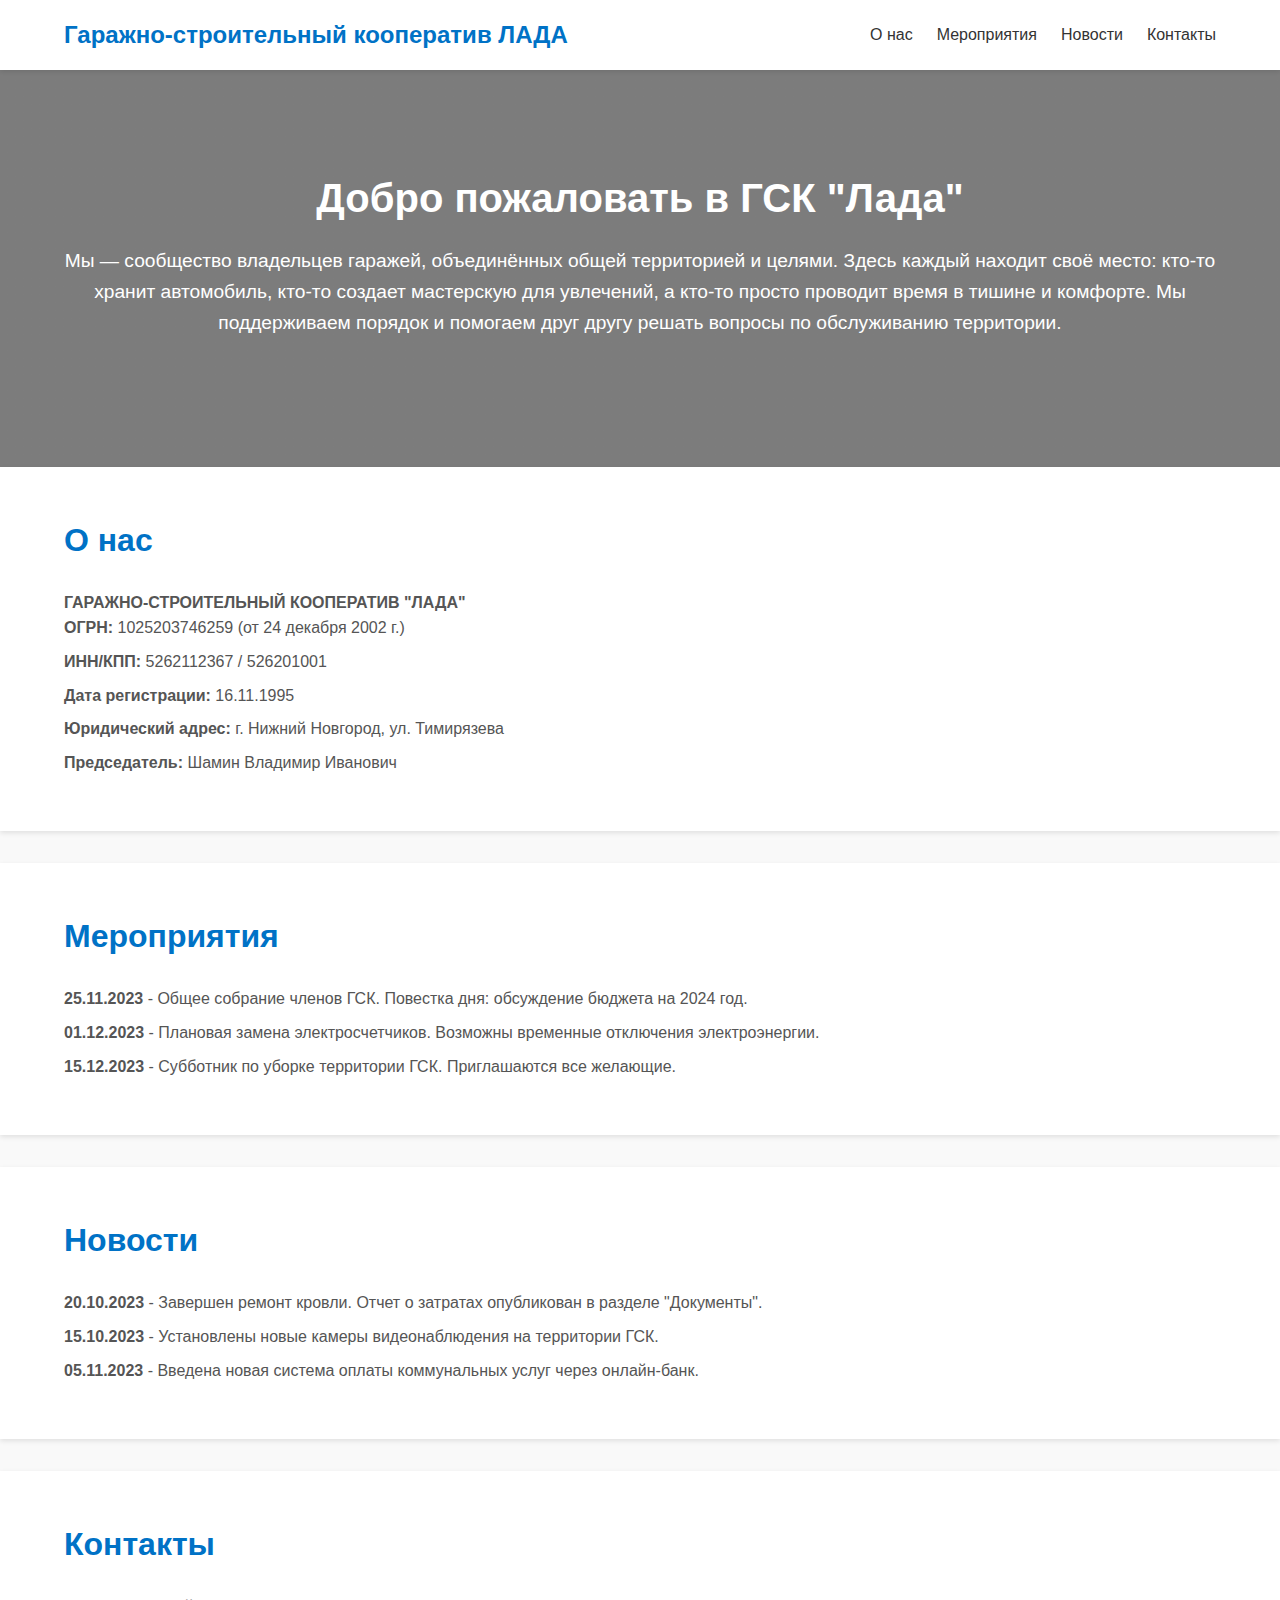
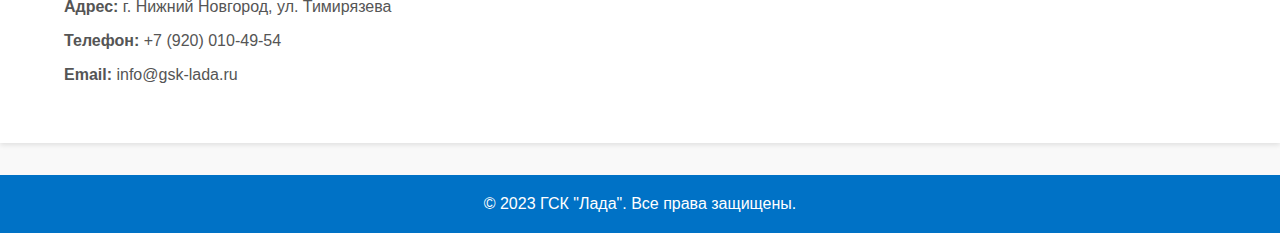
==== index.html @ 8e8434bc "Обновили стиль сайта и добавили описание" ====
<!DOCTYPE html>
<html lang="ru">

<head>
	<meta charset="UTF-8">
	<meta name="viewport" content="width=device-width, initial-scale=1.0">
	<title>ГСК "Лада"</title>
	<link rel="stylesheet" href="css/styles.css">
</head>

<body>
	<!-- Шапка -->
	<header class="header">
		<div class="container">
			<div class="header__content">
				<div class="header__logo">Гаражно-строительный кооператив ЛАДА</div>
				<nav class="header__menu">
					<ul>
						<li><a href="#about">О нас</a></li>
						<li><a href="#events">Мероприятия</a></li>
						<li><a href="#news">Новости</a></li>
						<li><a href="#contacts">Контакты</a></li>
					</ul>
				</nav>
			</div>
		</div>
	</header>

	<!-- Главный баннер -->
	<section class="hero">
		<div class="container">
			<h1>Добро пожаловать в ГСК "Лада"</h1>
			<p>
				Мы — сообщество владельцев гаражей, объединённых общей территорией и целями. Здесь каждый находит своё
				место: кто-то хранит автомобиль, кто-то создает мастерскую для увлечений, а кто-то просто проводит время в
				тишине и комфорте. Мы поддерживаем порядок и помогаем друг другу решать вопросы по обслуживанию территории.
			</p>
		</div>
	</section>

	<!-- О нас -->
	<section id="about" class="section">
		<div class="container">
			<h2>О нас</h2>
			<p><strong>ГАРАЖНО-СТРОИТЕЛЬНЫЙ КООПЕРАТИВ "ЛАДА"</strong></p>
			<ul>
				<li><strong>ОГРН:</strong> 1025203746259 (от 24 декабря 2002 г.)</li>
				<li><strong>ИНН/КПП:</strong> 5262112367 / 526201001</li>
				<li><strong>Дата регистрации:</strong> 16.11.1995</li>
				<li><strong>Юридический адрес:</strong> г. Нижний Новгород, ул. Тимирязева</li>
				<li><strong>Председатель:</strong> Шамин Владимир Иванович</li>
			</ul>
		</div>
	</section>

	<!-- Мероприятия -->
	<section id="events" class="section">
		<div class="container">
			<h2>Мероприятия</h2>
			<ul class="events-list">
				<li>
					<strong>25.11.2023</strong> - Общее собрание членов ГСК. Повестка дня: обсуждение бюджета на 2024
					год.
				</li>
				<li>
					<strong>01.12.2023</strong> - Плановая замена электросчетчиков. Возможны временные отключения
					электроэнергии.
				</li>
				<li>
					<strong>15.12.2023</strong> - Субботник по уборке территории ГСК. Приглашаются все желающие.
				</li>
			</ul>
		</div>
	</section>

	<!-- Новости -->
	<section id="news" class="section">
		<div class="container">
			<h2>Новости</h2>
			<ul class="news-list">
				<li>
					<strong>20.10.2023</strong> - Завершен ремонт кровли. Отчет о затратах опубликован в разделе
					"Документы".
				</li>
				<li>
					<strong>15.10.2023</strong> - Установлены новые камеры видеонаблюдения на территории ГСК.
				</li>
				<li>
					<strong>05.11.2023</strong> - Введена новая система оплаты коммунальных услуг через онлайн-банк.
				</li>
			</ul>
		</div>
	</section>

	<!-- Контакты -->
	<section id="contacts" class="section">
		<div class="container">
			<h2>Контакты</h2>
			<ul>
				<li><strong>Адрес:</strong> г. Нижний Новгород, ул. Тимирязева</li>
				<li><strong>Телефон:</strong> +7 (920) 010-49-54</li>
				<li><strong>Email:</strong> info@gsk-lada.ru</li>
			</ul>
		</div>
	</section>

	<!-- Футер -->
	<footer class="footer">
		<div class="container">
			<p>&copy; 2023 ГСК "Лада". Все права защищены.</p>
		</div>
	</footer>
</body>

</html>
---- css/styles.css ----
/* Общие стили */
* {
    margin: 0;
    padding: 0;
    box-sizing: border-box;
}

body {
    font-family: 'Roboto', Arial, sans-serif;
    line-height: 1.6;
    color: #333;
    background-color: #f9f9f9;
}

.container {
    width: 90%;
    max-width: 1200px;
    margin: 0 auto;
}

a {
    text-decoration: none;
    color: inherit;
}

ul {
    list-style: none;
}

/* Шапка */
.header {
    background: #fff;
    padding: 1rem 0;
    box-shadow: 0 2px 5px rgba(0, 0, 0, 0.1);
}

.header__content {
    display: flex;
    justify-content: space-between;
    align-items: center;
}

.header__logo {
    font-size: 1.5rem;
    font-weight: bold;
    color: #0072c6;
}

.header__menu ul {
    display: flex;
    gap: 1.5rem;
}

.header__menu a {
    color: #333;
    font-weight: 500;
    transition: color 0.3s ease;
}

.header__menu a:hover {
    color: #0072c6;
}

/* Главный баннер */
.hero {
    text-align: center;
    padding: 6rem 0;
    background: linear-gradient(rgba(0, 0, 0, 0.5), rgba(0, 0, 0, 0.5)), url('images/banner.jpg') no-repeat center/cover;
    color: #fff;
}

.hero h1 {
    font-size: 2.5rem;
    margin-bottom: 1rem;
}

.hero p {
    font-size: 1.2rem;
    margin-bottom: 2rem;
}

/* Разделы */
.section {
    padding: 3rem 0;
    background-color: #fff;
    box-shadow: 0 2px 5px rgba(0, 0, 0, 0.1);
    margin-bottom: 2rem;
}

.section h2 {
    font-size: 2rem;
    margin-bottom: 1.5rem;
    color: #0072c6;
}

.section p, .section ul {
    color: #555;
}

.section ul li {
    margin-bottom: 0.5rem;
}

/* Футер */
.footer {
    background: #0072c6;
    color: #fff;
    text-align: center;
    padding: 1rem 0;
}
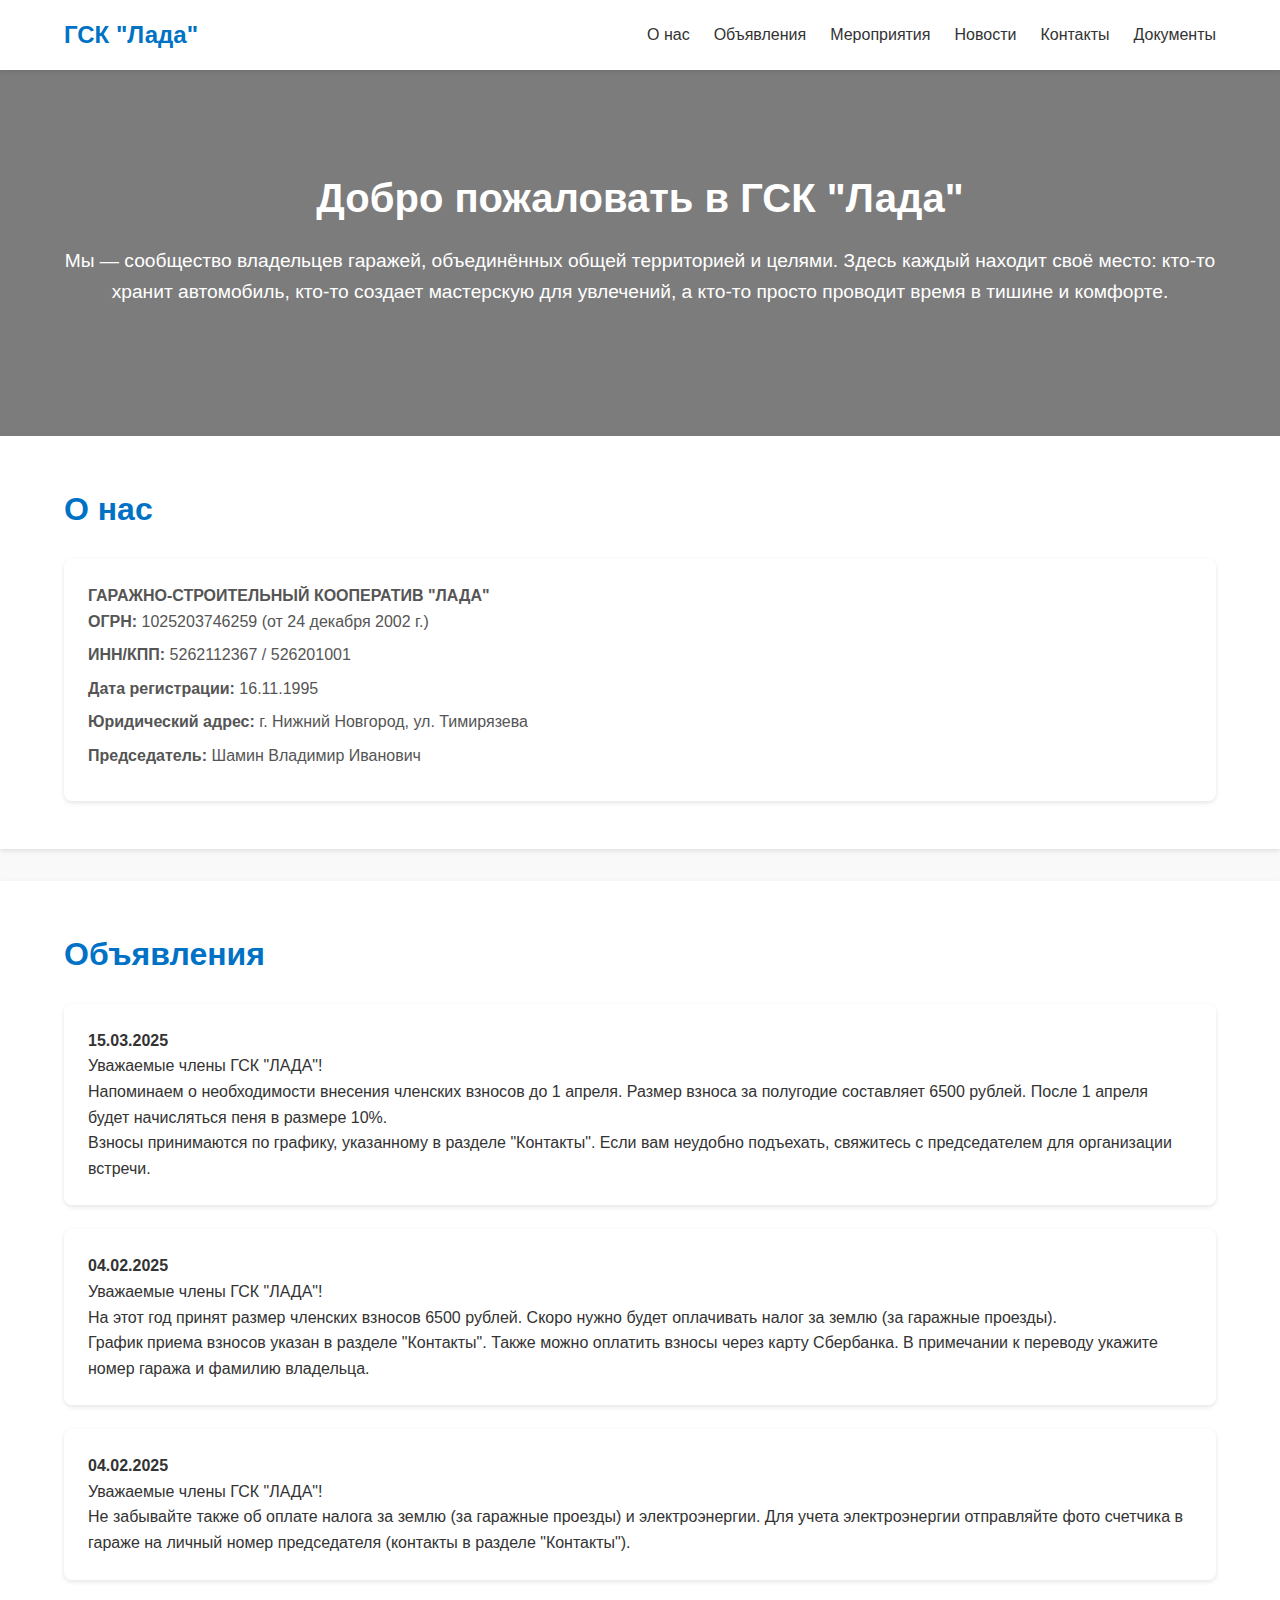
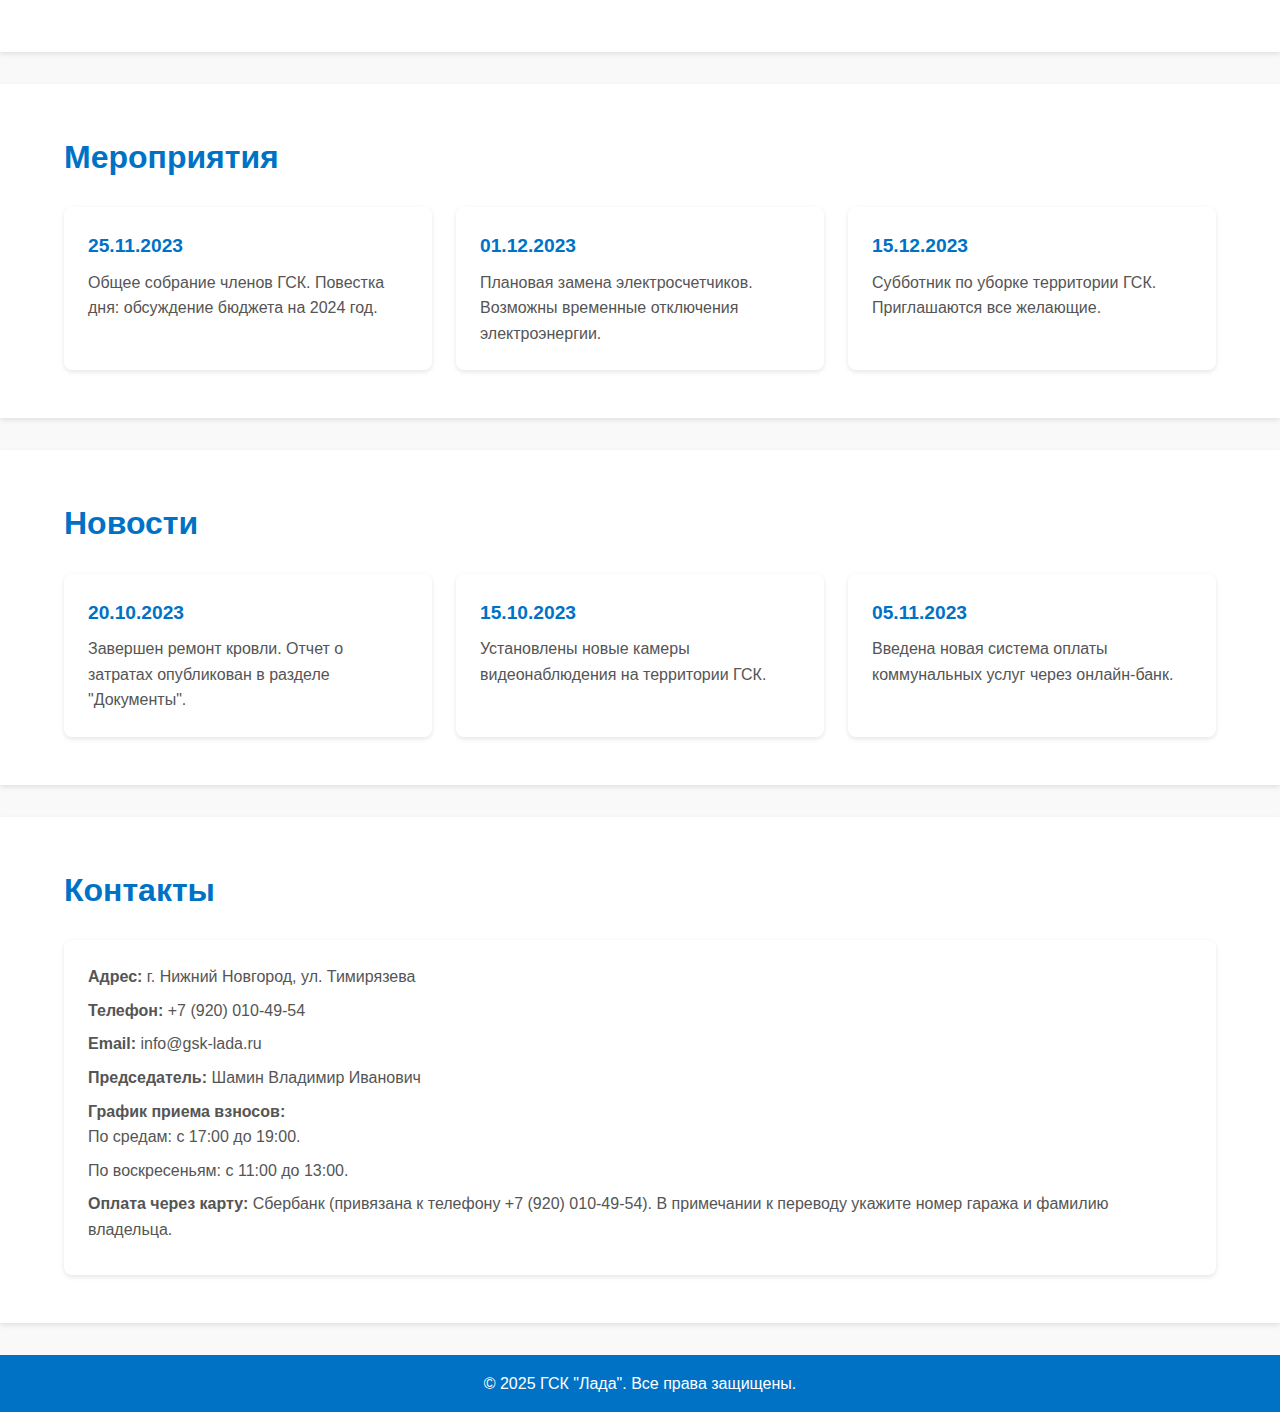
==== commit f643ab01: "Initial commit: добавлены основные разделы сайта" ====
--- a/index.html
+++ b/index.html
@@ -1,115 +1,165 @@
 <!DOCTYPE html>
 <html lang="ru">
+<head>
+    <meta charset="UTF-8">
+    <meta name="viewport" content="width=device-width, initial-scale=1.0">
+    <title>ГСК "Лада"</title>
+    <link rel="stylesheet" href="css/styles.css">
+</head>
+<body>
+    <!-- Шапка -->
+    <header class="header">
+        <div class="container">
+            <div class="header__content">
+                <div class="header__logo">ГСК "Лада"</div>
+                <nav class="header__menu">
+                    <ul>
+                        <li><a href="#about">О нас</a></li>
+                        <li><a href="#announcements">Объявления</a></li>
+                        <li><a href="#events">Мероприятия</a></li>
+                        <li><a href="#news">Новости</a></li>
+                        <li><a href="#contacts">Контакты</a></li>
+                        <li><a href="documents.html">Документы</a></li>
+                    </ul>
+                </nav>
+            </div>
+        </div>
+    </header>
 
-<head>
-	<meta charset="UTF-8">
-	<meta name="viewport" content="width=device-width, initial-scale=1.0">
-	<title>ГСК "Лада"</title>
-	<link rel="stylesheet" href="css/styles.css">
-</head>
+    <!-- Главный баннер -->
+    <section class="hero">
+        <div class="container">
+            <h1>Добро пожаловать в ГСК "Лада"</h1>
+            <p>
+                Мы — сообщество владельцев гаражей, объединённых общей территорией и целями. Здесь каждый находит своё место: кто-то хранит автомобиль, кто-то создает мастерскую для увлечений, а кто-то просто проводит время в тишине и комфорте.
+            </p>
+        </div>
+    </section>
 
-<body>
-	<!-- Шапка -->
-	<header class="header">
-		<div class="container">
-			<div class="header__content">
-				<div class="header__logo">Гаражно-строительный кооператив ЛАДА</div>
-				<nav class="header__menu">
-					<ul>
-						<li><a href="#about">О нас</a></li>
-						<li><a href="#events">Мероприятия</a></li>
-						<li><a href="#news">Новости</a></li>
-						<li><a href="#contacts">Контакты</a></li>
-					</ul>
-				</nav>
-			</div>
-		</div>
-	</header>
+    <!-- О нас -->
+    <section id="about" class="section">
+        <div class="container">
+            <h2>О нас</h2>
+            <div class="card">
+                <p><strong>ГАРАЖНО-СТРОИТЕЛЬНЫЙ КООПЕРАТИВ "ЛАДА"</strong></p>
+                <ul>
+                    <li><strong>ОГРН:</strong> 1025203746259 (от 24 декабря 2002 г.)</li>
+                    <li><strong>ИНН/КПП:</strong> 5262112367 / 526201001</li>
+                    <li><strong>Дата регистрации:</strong> 16.11.1995</li>
+                    <li><strong>Юридический адрес:</strong> г. Нижний Новгород, ул. Тимирязева</li>
+                    <li><strong>Председатель:</strong> Шамин Владимир Иванович</li>
+                </ul>
+            </div>
+        </div>
+    </section>
 
-	<!-- Главный баннер -->
-	<section class="hero">
-		<div class="container">
-			<h1>Добро пожаловать в ГСК "Лада"</h1>
-			<p>
-				Мы — сообщество владельцев гаражей, объединённых общей территорией и целями. Здесь каждый находит своё
-				место: кто-то хранит автомобиль, кто-то создает мастерскую для увлечений, а кто-то просто проводит время в
-				тишине и комфорте. Мы поддерживаем порядок и помогаем друг другу решать вопросы по обслуживанию территории.
-			</p>
-		</div>
-	</section>
+    <!-- Объявления -->
+    <section id="announcements" class="section">
+        <div class="container">
+            <h2>Объявления</h2>
 
-	<!-- О нас -->
-	<section id="about" class="section">
-		<div class="container">
-			<h2>О нас</h2>
-			<p><strong>ГАРАЖНО-СТРОИТЕЛЬНЫЙ КООПЕРАТИВ "ЛАДА"</strong></p>
-			<ul>
-				<li><strong>ОГРН:</strong> 1025203746259 (от 24 декабря 2002 г.)</li>
-				<li><strong>ИНН/КПП:</strong> 5262112367 / 526201001</li>
-				<li><strong>Дата регистрации:</strong> 16.11.1995</li>
-				<li><strong>Юридический адрес:</strong> г. Нижний Новгород, ул. Тимирязева</li>
-				<li><strong>Председатель:</strong> Шамин Владимир Иванович</li>
-			</ul>
-		</div>
-	</section>
+            <!-- Объявление 1 (15.03.2025) -->
+            <div class="announcement">
+                <p><strong>15.03.2025</strong></p>
+                <p>
+                    Уважаемые члены ГСК "ЛАДА"!<br>
+                    Напоминаем о необходимости внесения членских взносов до 1 апреля. Размер взноса за полугодие составляет 6500 рублей. После 1 апреля будет начисляться пеня в размере 10%.<br>
+                    Взносы принимаются по графику, указанному в разделе "Контакты". Если вам неудобно подъехать, свяжитесь с председателем для организации встречи.
+                </p>
+            </div>
 
-	<!-- Мероприятия -->
-	<section id="events" class="section">
-		<div class="container">
-			<h2>Мероприятия</h2>
-			<ul class="events-list">
-				<li>
-					<strong>25.11.2023</strong> - Общее собрание членов ГСК. Повестка дня: обсуждение бюджета на 2024
-					год.
-				</li>
-				<li>
-					<strong>01.12.2023</strong> - Плановая замена электросчетчиков. Возможны временные отключения
-					электроэнергии.
-				</li>
-				<li>
-					<strong>15.12.2023</strong> - Субботник по уборке территории ГСК. Приглашаются все желающие.
-				</li>
-			</ul>
-		</div>
-	</section>
+            <!-- Объявление 2 (04.02.2025) -->
+            <div class="announcement">
+                <p><strong>04.02.2025</strong></p>
+                <p>
+                    Уважаемые члены ГСК "ЛАДА"!<br>
+                    На этот год принят размер членских взносов 6500 рублей. Скоро нужно будет оплачивать налог за землю (за гаражные проезды).<br>
+                    График приема взносов указан в разделе "Контакты". Также можно оплатить взносы через карту Сбербанка. В примечании к переводу укажите номер гаража и фамилию владельца.
+                </p>
+            </div>
 
-	<!-- Новости -->
-	<section id="news" class="section">
-		<div class="container">
-			<h2>Новости</h2>
-			<ul class="news-list">
-				<li>
-					<strong>20.10.2023</strong> - Завершен ремонт кровли. Отчет о затратах опубликован в разделе
-					"Документы".
-				</li>
-				<li>
-					<strong>15.10.2023</strong> - Установлены новые камеры видеонаблюдения на территории ГСК.
-				</li>
-				<li>
-					<strong>05.11.2023</strong> - Введена новая система оплаты коммунальных услуг через онлайн-банк.
-				</li>
-			</ul>
-		</div>
-	</section>
+            <!-- Объявление 3 (04.02.2025) -->
+            <div class="announcement">
+                <p><strong>04.02.2025</strong></p>
+                <p>
+                    Уважаемые члены ГСК "ЛАДА"!<br>
+                    Не забывайте также об оплате налога за землю (за гаражные проезды) и электроэнергии. Для учета электроэнергии отправляйте фото счетчика в гараже на личный номер председателя (контакты в разделе "Контакты").
+                </p>
+            </div>
+        </div>
+    </section>
 
-	<!-- Контакты -->
-	<section id="contacts" class="section">
-		<div class="container">
-			<h2>Контакты</h2>
-			<ul>
-				<li><strong>Адрес:</strong> г. Нижний Новгород, ул. Тимирязева</li>
-				<li><strong>Телефон:</strong> +7 (920) 010-49-54</li>
-				<li><strong>Email:</strong> info@gsk-lada.ru</li>
-			</ul>
-		</div>
-	</section>
+    <!-- Мероприятия -->
+    <section id="events" class="section">
+        <div class="container">
+            <h2>Мероприятия</h2>
+            <div class="cards">
+                <div class="card">
+                    <h3>25.11.2023</h3>
+                    <p>Общее собрание членов ГСК. Повестка дня: обсуждение бюджета на 2024 год.</p>
+                </div>
+                <div class="card">
+                    <h3>01.12.2023</h3>
+                    <p>Плановая замена электросчетчиков. Возможны временные отключения электроэнергии.</p>
+                </div>
+                <div class="card">
+                    <h3>15.12.2023</h3>
+                    <p>Субботник по уборке территории ГСК. Приглашаются все желающие.</p>
+                </div>
+            </div>
+        </div>
+    </section>
 
-	<!-- Футер -->
-	<footer class="footer">
-		<div class="container">
-			<p>&copy; 2023 ГСК "Лада". Все права защищены.</p>
-		</div>
-	</footer>
+    <!-- Новости -->
+    <section id="news" class="section">
+        <div class="container">
+            <h2>Новости</h2>
+            <div class="cards">
+                <div class="card">
+                    <h3>20.10.2023</h3>
+                    <p>Завершен ремонт кровли. Отчет о затратах опубликован в разделе "Документы".</p>
+                </div>
+                <div class="card">
+                    <h3>15.10.2023</h3>
+                    <p>Установлены новые камеры видеонаблюдения на территории ГСК.</p>
+                </div>
+                <div class="card">
+                    <h3>05.11.2023</h3>
+                    <p>Введена новая система оплаты коммунальных услуг через онлайн-банк.</p>
+                </div>
+            </div>
+        </div>
+    </section>
+
+    <!-- Контакты -->
+    <section id="contacts" class="section">
+        <div class="container">
+            <h2>Контакты</h2>
+            <div class="card">
+                <ul>
+                    <li><strong>Адрес:</strong> г. Нижний Новгород, ул. Тимирязева</li>
+                    <li><strong>Телефон:</strong> +7 (920) 010-49-54</li>
+                    <li><strong>Email:</strong> info@gsk-lada.ru</li>
+                    <li><strong>Председатель:</strong> Шамин Владимир Иванович</li>
+                    <li><strong>График приема взносов:</strong>
+                        <ul>
+                            <li>По средам: с 17:00 до 19:00.</li>
+                            <li>По воскресеньям: с 11:00 до 13:00.</li>
+                        </ul>
+                    </li>
+                    <li><strong>Оплата через карту:</strong> Сбербанк (привязана к телефону +7 (920) 010-49-54). В примечании к переводу укажите номер гаража и фамилию владельца.</li>
+                </ul>
+            </div>
+        </div>
+    </section>
+
+    <!-- Футер -->
+    <footer class="footer">
+        <div class="container">
+            <p>&copy; 2025 ГСК "Лада". Все права защищены.</p>
+        </div>
+    </footer>
+
+    <script src="js/script.js"></script>
 </body>
-
 </html>--- a/css/styles.css
+++ b/css/styles.css
@@ -101,10 +101,81 @@
     margin-bottom: 0.5rem;
 }
 
+/* Объявления */
+#announcements .announcement {
+    background: #fff;
+    padding: 1.5rem;
+    border-radius: 8px;
+    box-shadow: 0 2px 5px rgba(0, 0, 0, 0.1);
+    margin-bottom: 1.5rem;
+}
+
+#announcements .announcement p {
+    font-size: 1rem;
+    color: #333;
+    line-height: 1.6;
+}
+
+/* Карты */
+.cards {
+    display: grid;
+    grid-template-columns: repeat(auto-fit, minmax(250px, 1fr));
+    gap: 1.5rem;
+}
+
+.card {
+    background: #fff;
+    padding: 1.5rem;
+    border-radius: 8px;
+    box-shadow: 0 2px 5px rgba(0, 0, 0, 0.1);
+    transition: transform 0.3s ease, box-shadow 0.3s ease;
+}
+
+.card:hover {
+    transform: translateY(-5px);
+    box-shadow: 0 4px 10px rgba(0, 0, 0, 0.15);
+}
+
+.card h3 {
+    font-size: 1.2rem;
+    margin-bottom: 0.5rem;
+    color: #0072c6;
+}
+
+.card p {
+    font-size: 1rem;
+    color: #555;
+}
+
 /* Футер */
 .footer {
     background: #0072c6;
     color: #fff;
     text-align: center;
     padding: 1rem 0;
+}
+
+/* Медиазапросы */
+@media (max-width: 768px) {
+    .header__content {
+        flex-direction: column;
+        align-items: flex-start;
+    }
+
+    .header__menu ul {
+        flex-direction: column;
+        gap: 1rem;
+    }
+
+    .hero h1 {
+        font-size: 2rem;
+    }
+
+    .hero p {
+        font-size: 1rem;
+    }
+
+    .section h2 {
+        font-size: 1.5rem;
+    }
 }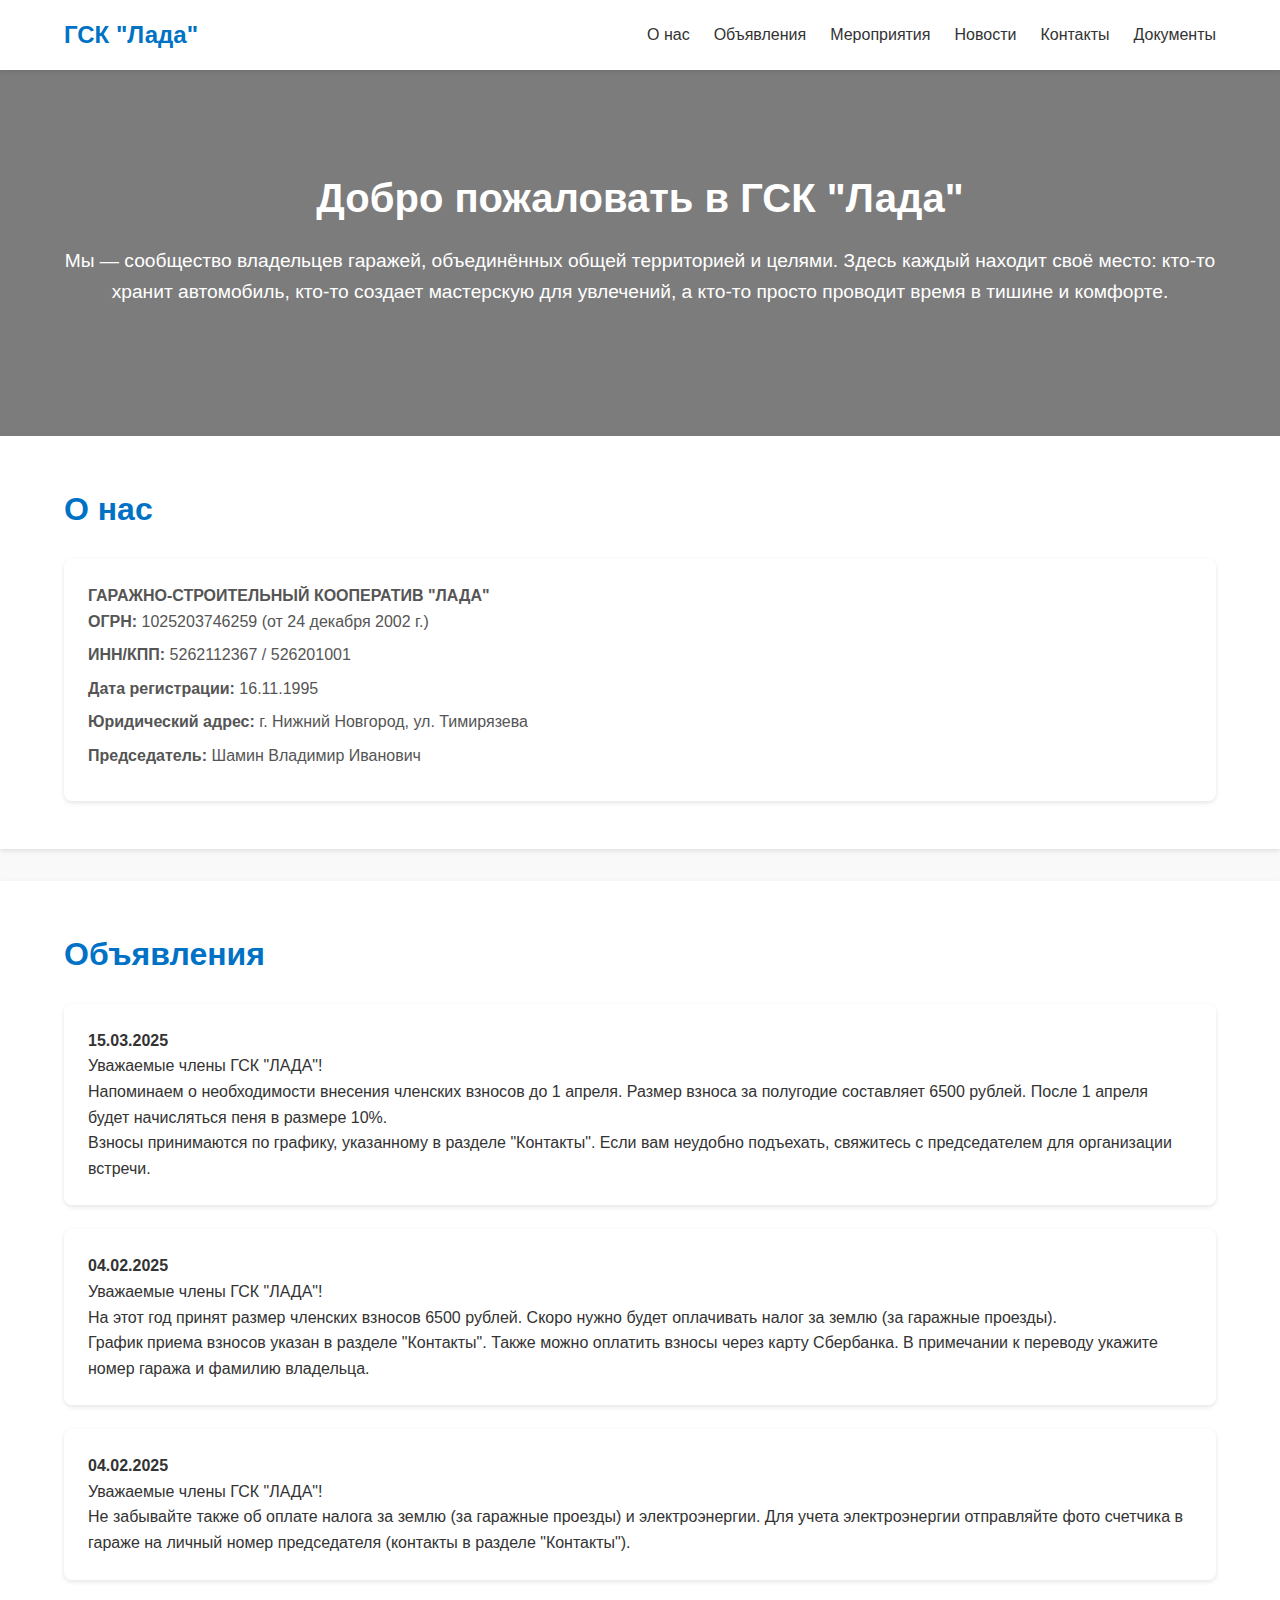
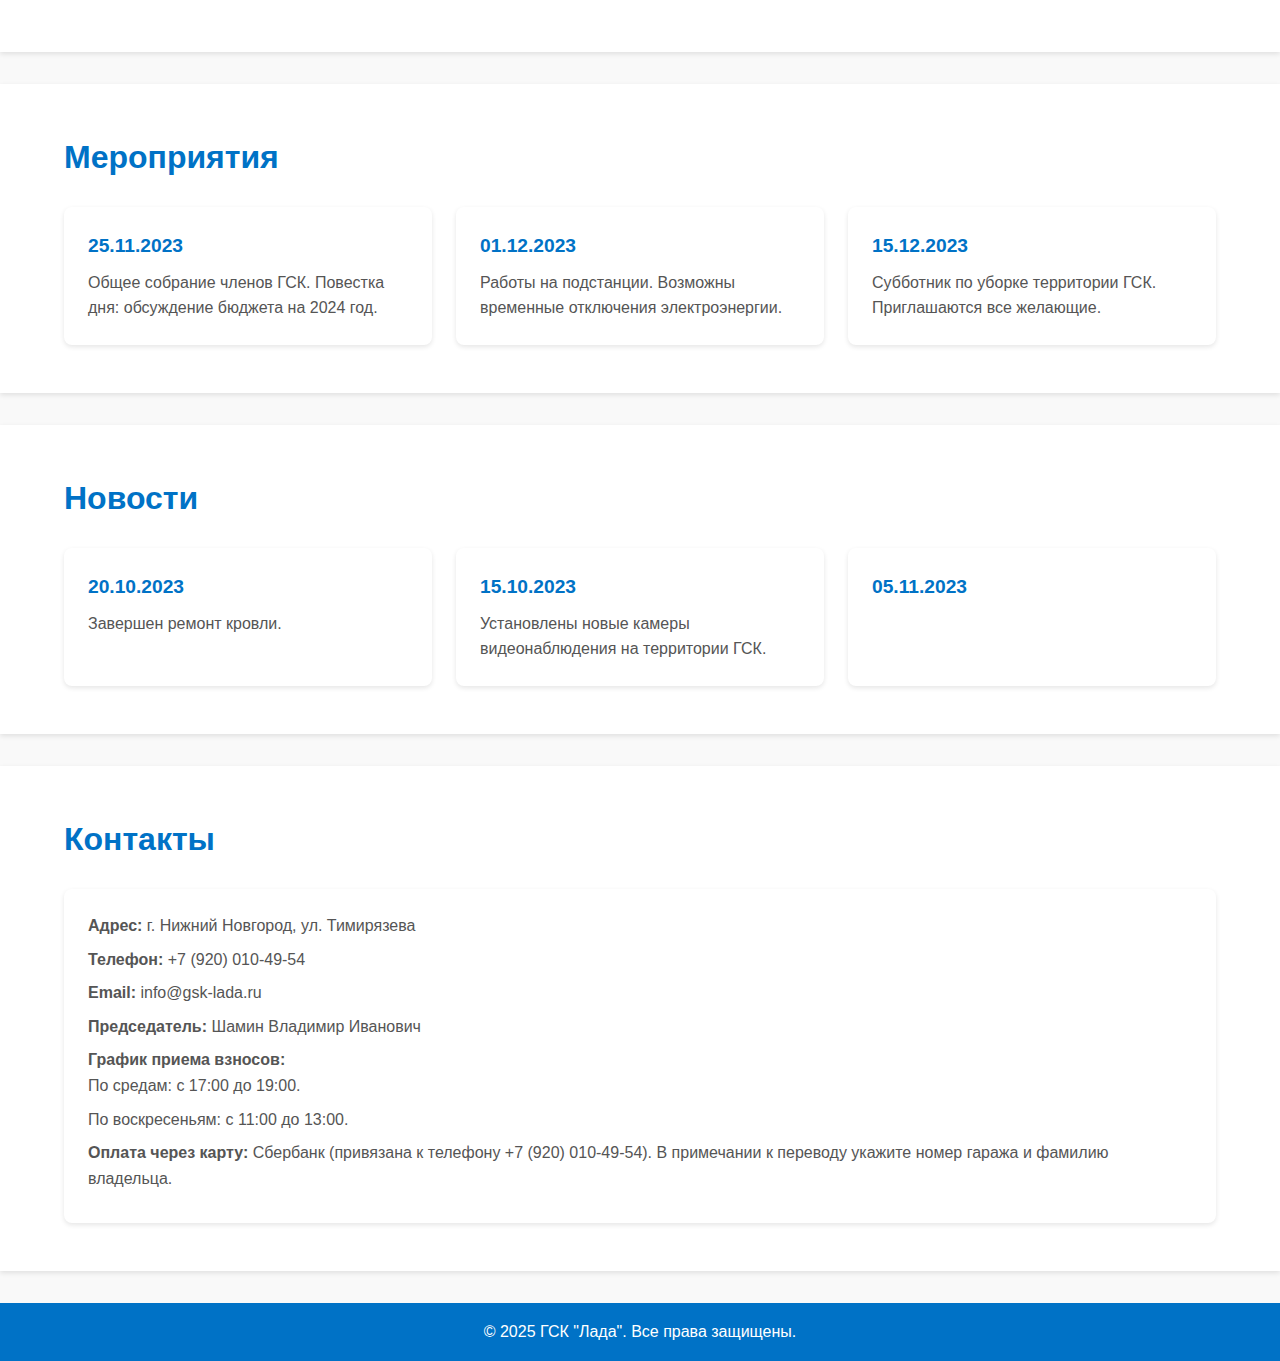
==== commit f7a537df: "Initial commit: добавлены основные разделы сайта" ====
--- a/index.html
+++ b/index.html
@@ -100,7 +100,7 @@
                 </div>
                 <div class="card">
                     <h3>01.12.2023</h3>
-                    <p>Плановая замена электросчетчиков. Возможны временные отключения электроэнергии.</p>
+                    <p>Работы на подстанции. Возможны временные отключения электроэнергии.</p>
                 </div>
                 <div class="card">
                     <h3>15.12.2023</h3>
@@ -117,7 +117,7 @@
             <div class="cards">
                 <div class="card">
                     <h3>20.10.2023</h3>
-                    <p>Завершен ремонт кровли. Отчет о затратах опубликован в разделе "Документы".</p>
+                    <p>Завершен ремонт кровли.</p>
                 </div>
                 <div class="card">
                     <h3>15.10.2023</h3>
@@ -125,7 +125,7 @@
                 </div>
                 <div class="card">
                     <h3>05.11.2023</h3>
-                    <p>Введена новая система оплаты коммунальных услуг через онлайн-банк.</p>
+                    <p></p>
                 </div>
             </div>
         </div>
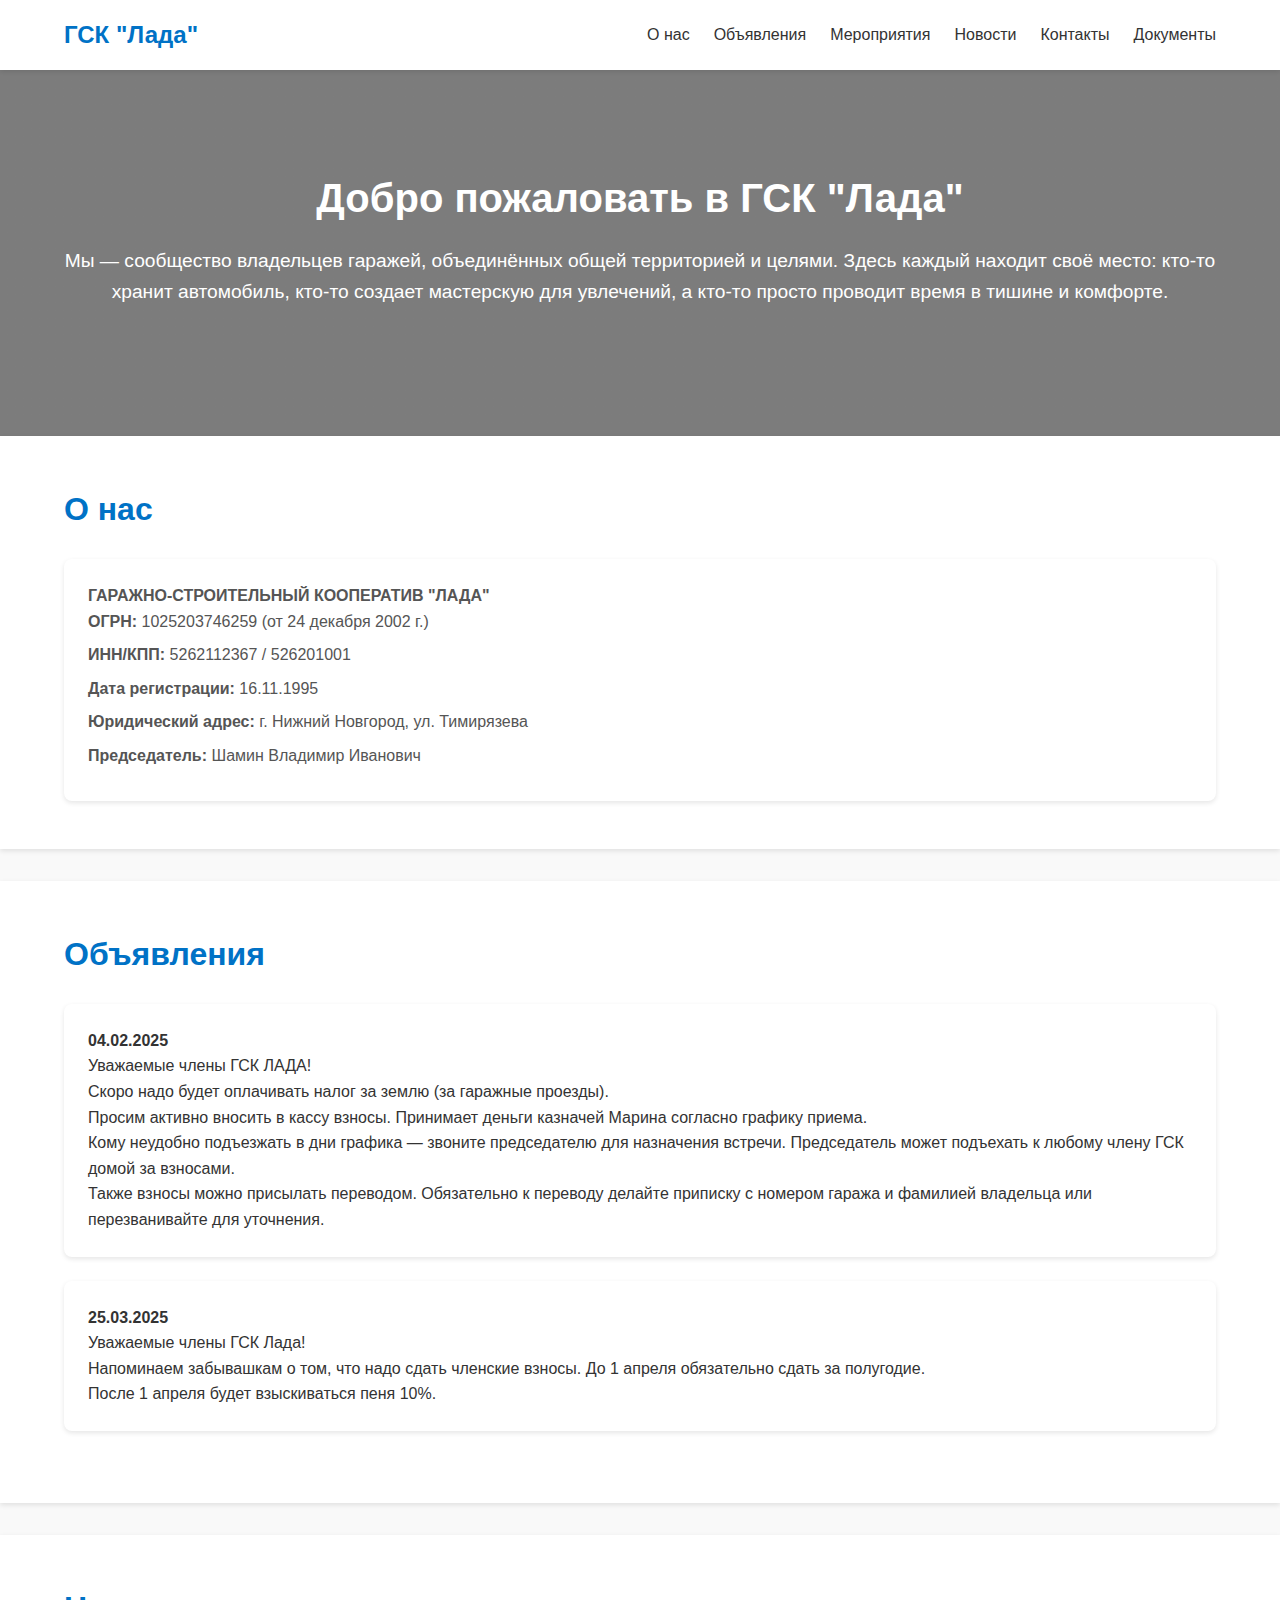
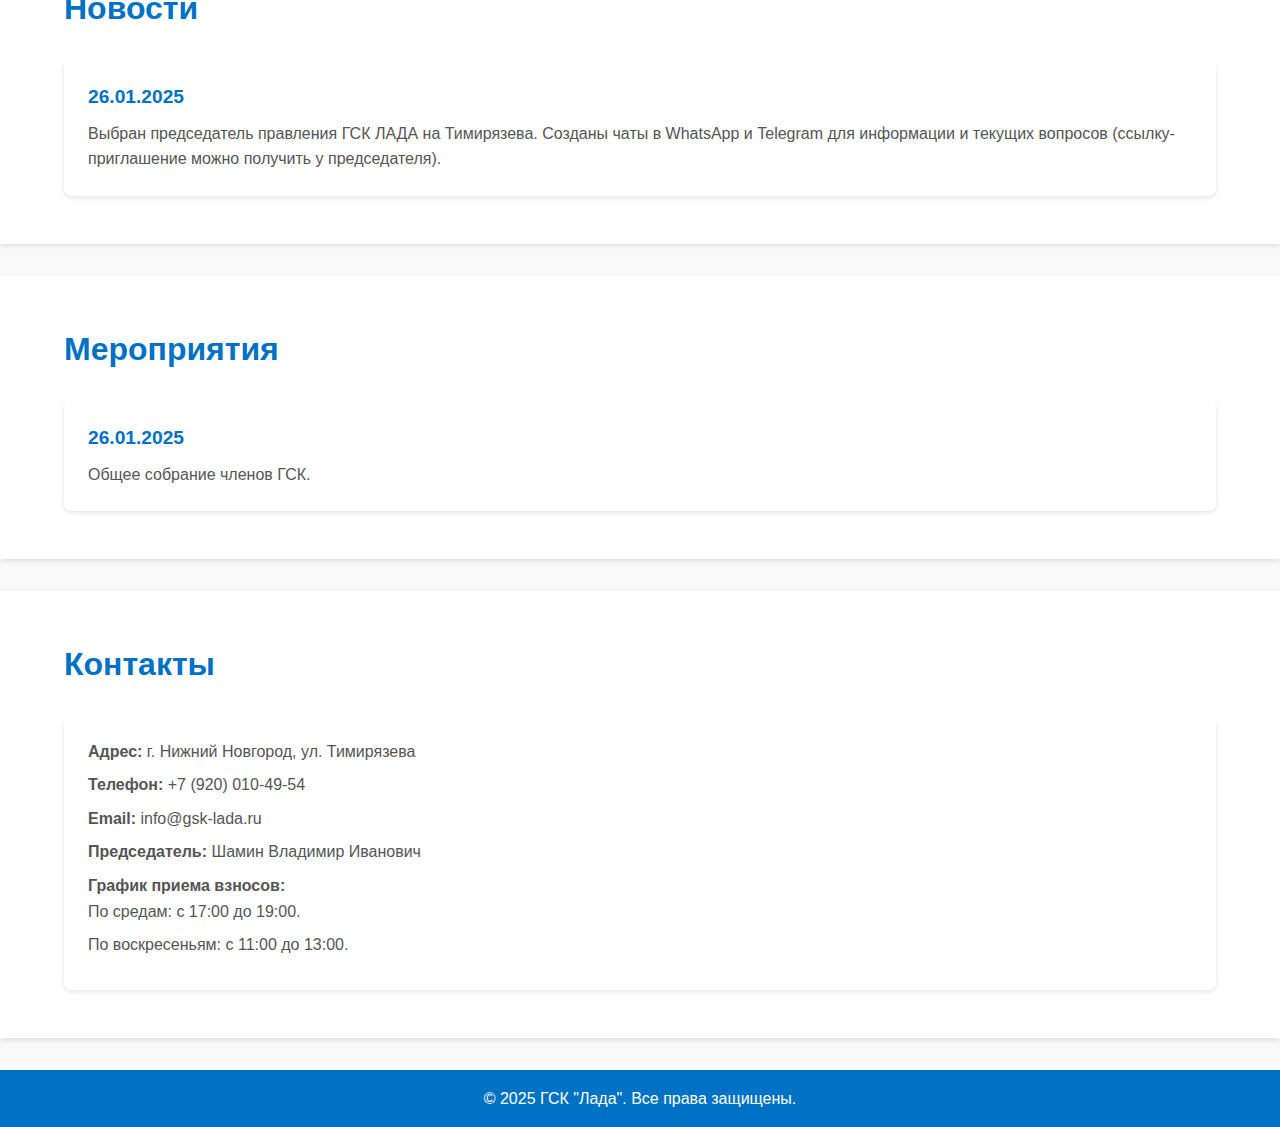
==== commit 1c49182f: "Initial commit: добавлены основные разделы сайта" ====
--- a/index.html
+++ b/index.html
@@ -1,165 +1,152 @@
 <!DOCTYPE html>
 <html lang="ru">
+
 <head>
-    <meta charset="UTF-8">
-    <meta name="viewport" content="width=device-width, initial-scale=1.0">
-    <title>ГСК "Лада"</title>
-    <link rel="stylesheet" href="css/styles.css">
+	<meta charset="UTF-8">
+	<meta name="viewport" content="width=device-width, initial-scale=1.0">
+	<title>ГСК "Лада"</title>
+	<link rel="stylesheet" href="css/styles.css">
 </head>
+
 <body>
-    <!-- Шапка -->
-    <header class="header">
-        <div class="container">
-            <div class="header__content">
-                <div class="header__logo">ГСК "Лада"</div>
-                <nav class="header__menu">
-                    <ul>
-                        <li><a href="#about">О нас</a></li>
-                        <li><a href="#announcements">Объявления</a></li>
-                        <li><a href="#events">Мероприятия</a></li>
-                        <li><a href="#news">Новости</a></li>
-                        <li><a href="#contacts">Контакты</a></li>
-                        <li><a href="documents.html">Документы</a></li>
-                    </ul>
-                </nav>
-            </div>
-        </div>
-    </header>
+	<!-- Шапка -->
+	<header class="header">
+		<div class="container">
+			<div class="header__content">
+				<div class="header__logo">ГСК "Лада"</div>
+				<nav class="header__menu">
+					<ul>
+						<li><a href="#about">О нас</a></li>
+						<li><a href="#announcements">Объявления</a></li>
+						<li><a href="#events">Мероприятия</a></li>
+						<li><a href="#news">Новости</a></li>
+						<li><a href="#contacts">Контакты</a></li>
+						<li><a href="documents.html">Документы</a></li>
+					</ul>
+				</nav>
+			</div>
+		</div>
+	</header>
 
-    <!-- Главный баннер -->
-    <section class="hero">
-        <div class="container">
-            <h1>Добро пожаловать в ГСК "Лада"</h1>
-            <p>
-                Мы — сообщество владельцев гаражей, объединённых общей территорией и целями. Здесь каждый находит своё место: кто-то хранит автомобиль, кто-то создает мастерскую для увлечений, а кто-то просто проводит время в тишине и комфорте.
-            </p>
-        </div>
-    </section>
+	<!-- Главный баннер -->
+	<section class="hero">
+		<div class="container">
+			<h1>Добро пожаловать в ГСК "Лада"</h1>
+			<p>
+				Мы — сообщество владельцев гаражей, объединённых общей территорией и целями. Здесь каждый находит своё
+				место: кто-то хранит автомобиль, кто-то создает мастерскую для увлечений, а кто-то просто проводит время
+				в тишине и комфорте.
+			</p>
+		</div>
+	</section>
 
-    <!-- О нас -->
-    <section id="about" class="section">
-        <div class="container">
-            <h2>О нас</h2>
-            <div class="card">
-                <p><strong>ГАРАЖНО-СТРОИТЕЛЬНЫЙ КООПЕРАТИВ "ЛАДА"</strong></p>
-                <ul>
-                    <li><strong>ОГРН:</strong> 1025203746259 (от 24 декабря 2002 г.)</li>
-                    <li><strong>ИНН/КПП:</strong> 5262112367 / 526201001</li>
-                    <li><strong>Дата регистрации:</strong> 16.11.1995</li>
-                    <li><strong>Юридический адрес:</strong> г. Нижний Новгород, ул. Тимирязева</li>
-                    <li><strong>Председатель:</strong> Шамин Владимир Иванович</li>
-                </ul>
-            </div>
-        </div>
-    </section>
+	<!-- О нас -->
+	<section id="about" class="section">
+		<div class="container">
+			<h2>О нас</h2>
+			<div class="card">
+				<p><strong>ГАРАЖНО-СТРОИТЕЛЬНЫЙ КООПЕРАТИВ "ЛАДА"</strong></p>
+				<ul>
+					<li><strong>ОГРН:</strong> 1025203746259 (от 24 декабря 2002 г.)</li>
+					<li><strong>ИНН/КПП:</strong> 5262112367 / 526201001</li>
+					<li><strong>Дата регистрации:</strong> 16.11.1995</li>
+					<li><strong>Юридический адрес:</strong> г. Нижний Новгород, ул. Тимирязева</li>
+					<li><strong>Председатель:</strong> Шамин Владимир Иванович</li>
+				</ul>
+			</div>
+		</div>
+	</section>
 
-    <!-- Объявления -->
-    <section id="announcements" class="section">
-        <div class="container">
-            <h2>Объявления</h2>
+	<!-- Объявления -->
+	<section id="announcements" class="section">
+		<div class="container">
+			<h2>Объявления</h2>
 
-            <!-- Объявление 1 (15.03.2025) -->
-            <div class="announcement">
-                <p><strong>15.03.2025</strong></p>
-                <p>
-                    Уважаемые члены ГСК "ЛАДА"!<br>
-                    Напоминаем о необходимости внесения членских взносов до 1 апреля. Размер взноса за полугодие составляет 6500 рублей. После 1 апреля будет начисляться пеня в размере 10%.<br>
-                    Взносы принимаются по графику, указанному в разделе "Контакты". Если вам неудобно подъехать, свяжитесь с председателем для организации встречи.
+			<!-- Объявление 1 (04.02.2025) -->
+			<div class="announcement">
+				<p><strong>04.02.2025</strong></p>
+				<p>
+					Уважаемые члены ГСК ЛАДА!<br>
+                    Скоро надо будет оплачивать налог за землю (за гаражные проезды).<br>
+                    Просим активно вносить в кассу взносы. Принимает деньги казначей Марина согласно графику приема.<br>
+                    Кому неудобно подъезжать в дни графика — звоните председателю для назначения встречи. Председатель может подъехать к любому члену ГСК домой за взносами.<br>
+                    Также взносы можно присылать переводом. Обязательно к переводу делайте приписку с номером гаража и фамилией владельца или перезванивайте для уточнения.
                 </p>
-            </div>
+			</div>
 
-            <!-- Объявление 2 (04.02.2025) -->
-            <div class="announcement">
-                <p><strong>04.02.2025</strong></p>
-                <p>
-                    Уважаемые члены ГСК "ЛАДА"!<br>
-                    На этот год принят размер членских взносов 6500 рублей. Скоро нужно будет оплачивать налог за землю (за гаражные проезды).<br>
-                    График приема взносов указан в разделе "Контакты". Также можно оплатить взносы через карту Сбербанка. В примечании к переводу укажите номер гаража и фамилию владельца.
+			<!-- Объявление 2 -->
+			<div class="announcement">
+				<p><strong>25.03.2025</strong></p>
+				<p>
+					Уважаемые члены ГСК Лада!<br>
+                    Напоминаем забывашкам о том, что надо сдать членские взносы. До 1 апреля обязательно сдать за полугодие.<br>
+                    После 1 апреля будет взыскиваться пеня 10%.
                 </p>
-            </div>
+			</div>
+		</div>
+	</section>
 
-            <!-- Объявление 3 (04.02.2025) -->
-            <div class="announcement">
-                <p><strong>04.02.2025</strong></p>
-                <p>
-                    Уважаемые члены ГСК "ЛАДА"!<br>
-                    Не забывайте также об оплате налога за землю (за гаражные проезды) и электроэнергии. Для учета электроэнергии отправляйте фото счетчика в гараже на личный номер председателя (контакты в разделе "Контакты").
-                </p>
-            </div>
-        </div>
-    </section>
+	<!-- Новости -->
+	<section id="news" class="section">
+		<div class="container">
+			<h2>Новости</h2>
+			<div class="cards">
+				<!-- Новость 1 (26.01.2025) -->
+				<div class="card">
+					<h3>26.01.2025</h3>
+					<p>
+						Выбран председатель правления ГСК ЛАДА на Тимирязева. Созданы чаты в WhatsApp и Telegram для
+						информации и текущих вопросов (ссылку-приглашение можно получить у председателя).
+					</p>
+				</div>
+			</div>
+		</div>
+	</section>
 
-    <!-- Мероприятия -->
-    <section id="events" class="section">
-        <div class="container">
-            <h2>Мероприятия</h2>
-            <div class="cards">
-                <div class="card">
-                    <h3>25.11.2023</h3>
-                    <p>Общее собрание членов ГСК. Повестка дня: обсуждение бюджета на 2024 год.</p>
-                </div>
-                <div class="card">
-                    <h3>01.12.2023</h3>
-                    <p>Работы на подстанции. Возможны временные отключения электроэнергии.</p>
-                </div>
-                <div class="card">
-                    <h3>15.12.2023</h3>
-                    <p>Субботник по уборке территории ГСК. Приглашаются все желающие.</p>
-                </div>
-            </div>
-        </div>
-    </section>
+	<!-- Мероприятия -->
+	<section id="events" class="section">
+		<div class="container">
+			<h2>Мероприятия</h2>
+			<div class="cards">
+				<!-- Мероприятие 1 (26.01.2025) -->
+				<div class="card">
+					<h3>26.01.2025</h3>
+					<p>Общее собрание членов ГСК.</p>
+				</div>
+			</div>
+		</div>
+	</section>
 
-    <!-- Новости -->
-    <section id="news" class="section">
-        <div class="container">
-            <h2>Новости</h2>
-            <div class="cards">
-                <div class="card">
-                    <h3>20.10.2023</h3>
-                    <p>Завершен ремонт кровли.</p>
-                </div>
-                <div class="card">
-                    <h3>15.10.2023</h3>
-                    <p>Установлены новые камеры видеонаблюдения на территории ГСК.</p>
-                </div>
-                <div class="card">
-                    <h3>05.11.2023</h3>
-                    <p></p>
-                </div>
-            </div>
-        </div>
-    </section>
+	<!-- Контакты -->
+	<section id="contacts" class="section">
+		<div class="container">
+			<h2>Контакты</h2>
+			<div class="card">
+				<ul>
+					<li><strong>Адрес:</strong> г. Нижний Новгород, ул. Тимирязева</li>
+					<li><strong>Телефон:</strong> +7 (920) 010-49-54</li>
+					<li><strong>Email:</strong> info@gsk-lada.ru</li>
+					<li><strong>Председатель:</strong> Шамин Владимир Иванович</li>
+					<li><strong>График приема взносов:</strong>
+						<ul>
+							<li>По средам: с 17:00 до 19:00.</li>
+							<li>По воскресеньям: с 11:00 до 13:00.</li>
+						</ul>
+					</li>
+					
+				</ul>
+			</div>
+		</div>
+	</section>
 
-    <!-- Контакты -->
-    <section id="contacts" class="section">
-        <div class="container">
-            <h2>Контакты</h2>
-            <div class="card">
-                <ul>
-                    <li><strong>Адрес:</strong> г. Нижний Новгород, ул. Тимирязева</li>
-                    <li><strong>Телефон:</strong> +7 (920) 010-49-54</li>
-                    <li><strong>Email:</strong> info@gsk-lada.ru</li>
-                    <li><strong>Председатель:</strong> Шамин Владимир Иванович</li>
-                    <li><strong>График приема взносов:</strong>
-                        <ul>
-                            <li>По средам: с 17:00 до 19:00.</li>
-                            <li>По воскресеньям: с 11:00 до 13:00.</li>
-                        </ul>
-                    </li>
-                    <li><strong>Оплата через карту:</strong> Сбербанк (привязана к телефону +7 (920) 010-49-54). В примечании к переводу укажите номер гаража и фамилию владельца.</li>
-                </ul>
-            </div>
-        </div>
-    </section>
+	<!-- Футер -->
+	<footer class="footer">
+		<div class="container">
+			<p>&copy; 2025 ГСК "Лада". Все права защищены.</p>
+		</div>
+	</footer>
 
-    <!-- Футер -->
-    <footer class="footer">
-        <div class="container">
-            <p>&copy; 2025 ГСК "Лада". Все права защищены.</p>
-        </div>
-    </footer>
+	<script src="js/script.js"></script>
+</body>
 
-    <script src="js/script.js"></script>
-</body>
 </html>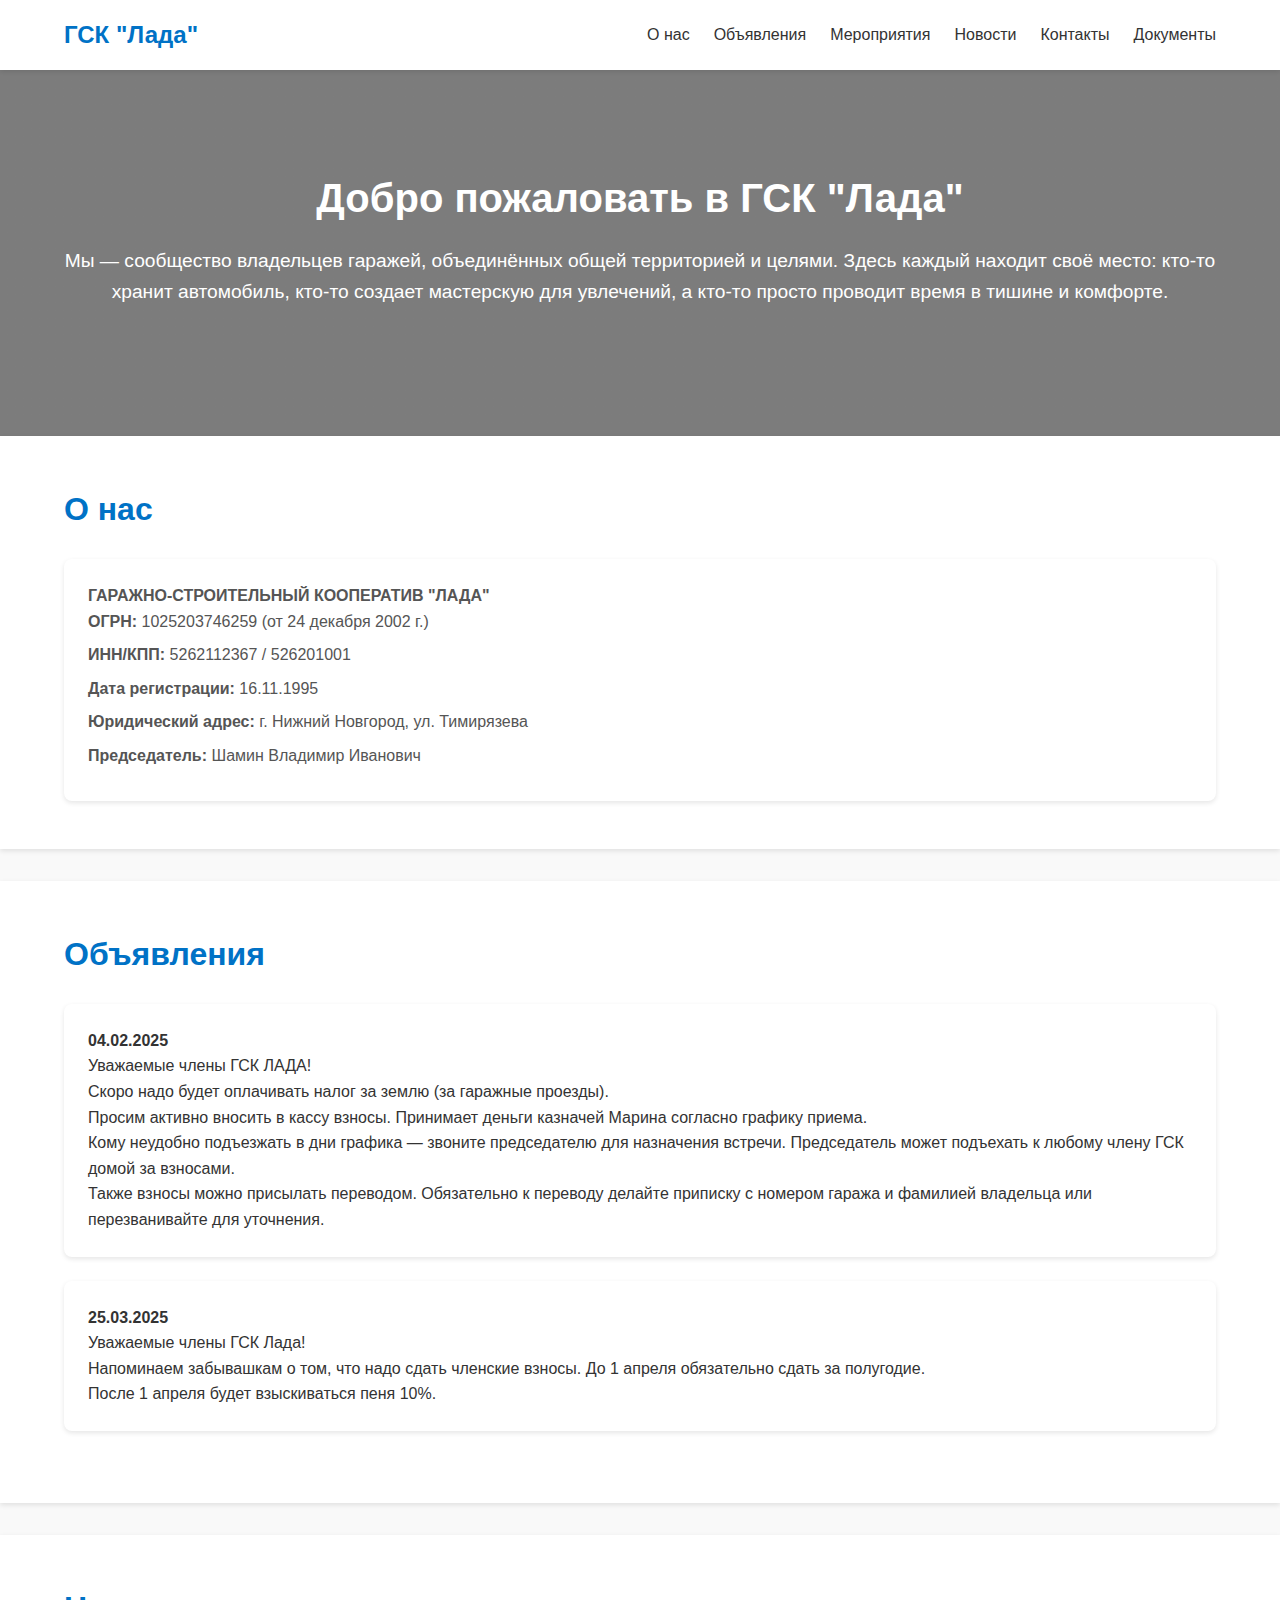
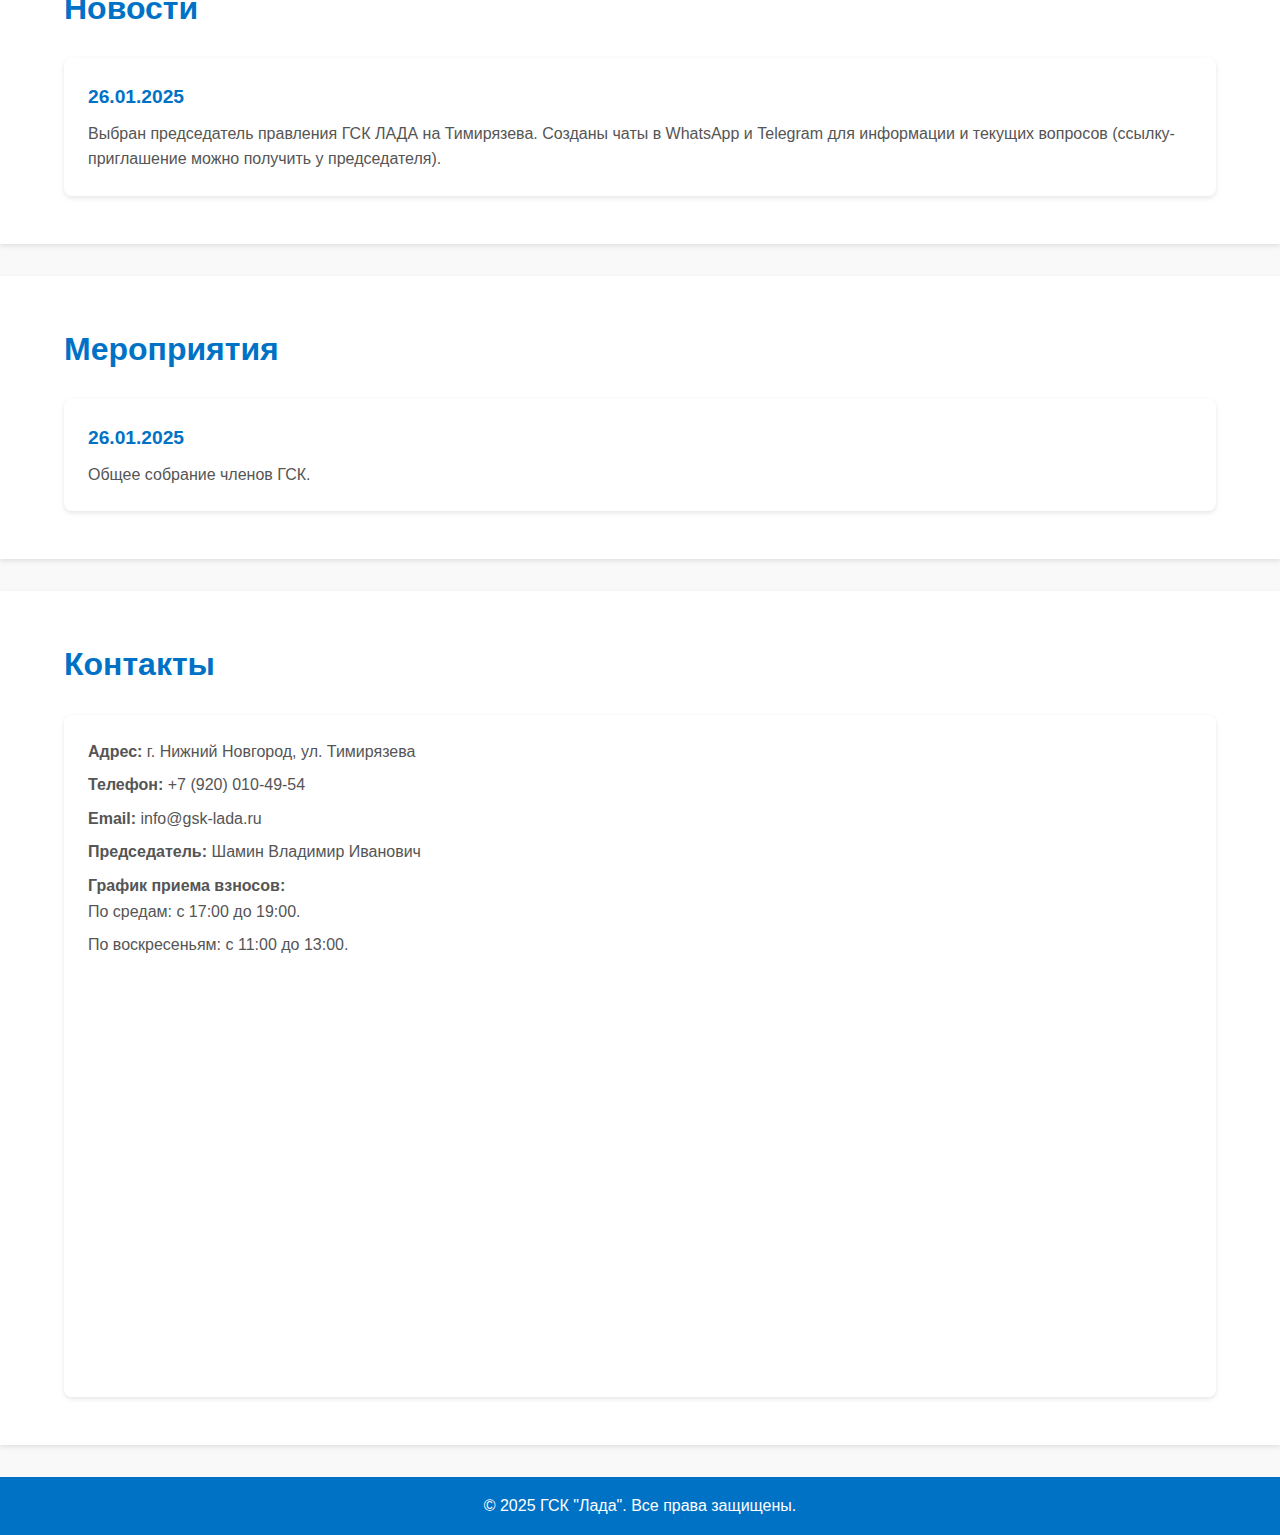
==== commit bb7a958a: "Initial commit: добалена яндекс карта" ====
--- a/index.html
+++ b/index.html
@@ -133,8 +133,14 @@
 							<li>По воскресеньям: с 11:00 до 13:00.</li>
 						</ul>
 					</li>
-					
 				</ul>
+
+				<!-- Яндекс.Карта -->
+				<div class="map">
+					<iframe
+						src="https://yandex.ru/map-widget/v1/?ll=44.003402%2C56.307629&mode=whatshere&whatshere%5Bpoint%5D=44.003402%2C56.307629&whatshere%5Bzoom%5D=17&z=17"
+						width="100%" height="400" frameborder="0"></iframe>
+				</div>
 			</div>
 		</div>
 	</section>
--- a/css/styles.css
+++ b/css/styles.css
@@ -178,4 +178,4 @@
     .section h2 {
         font-size: 1.5rem;
     }
-}+}
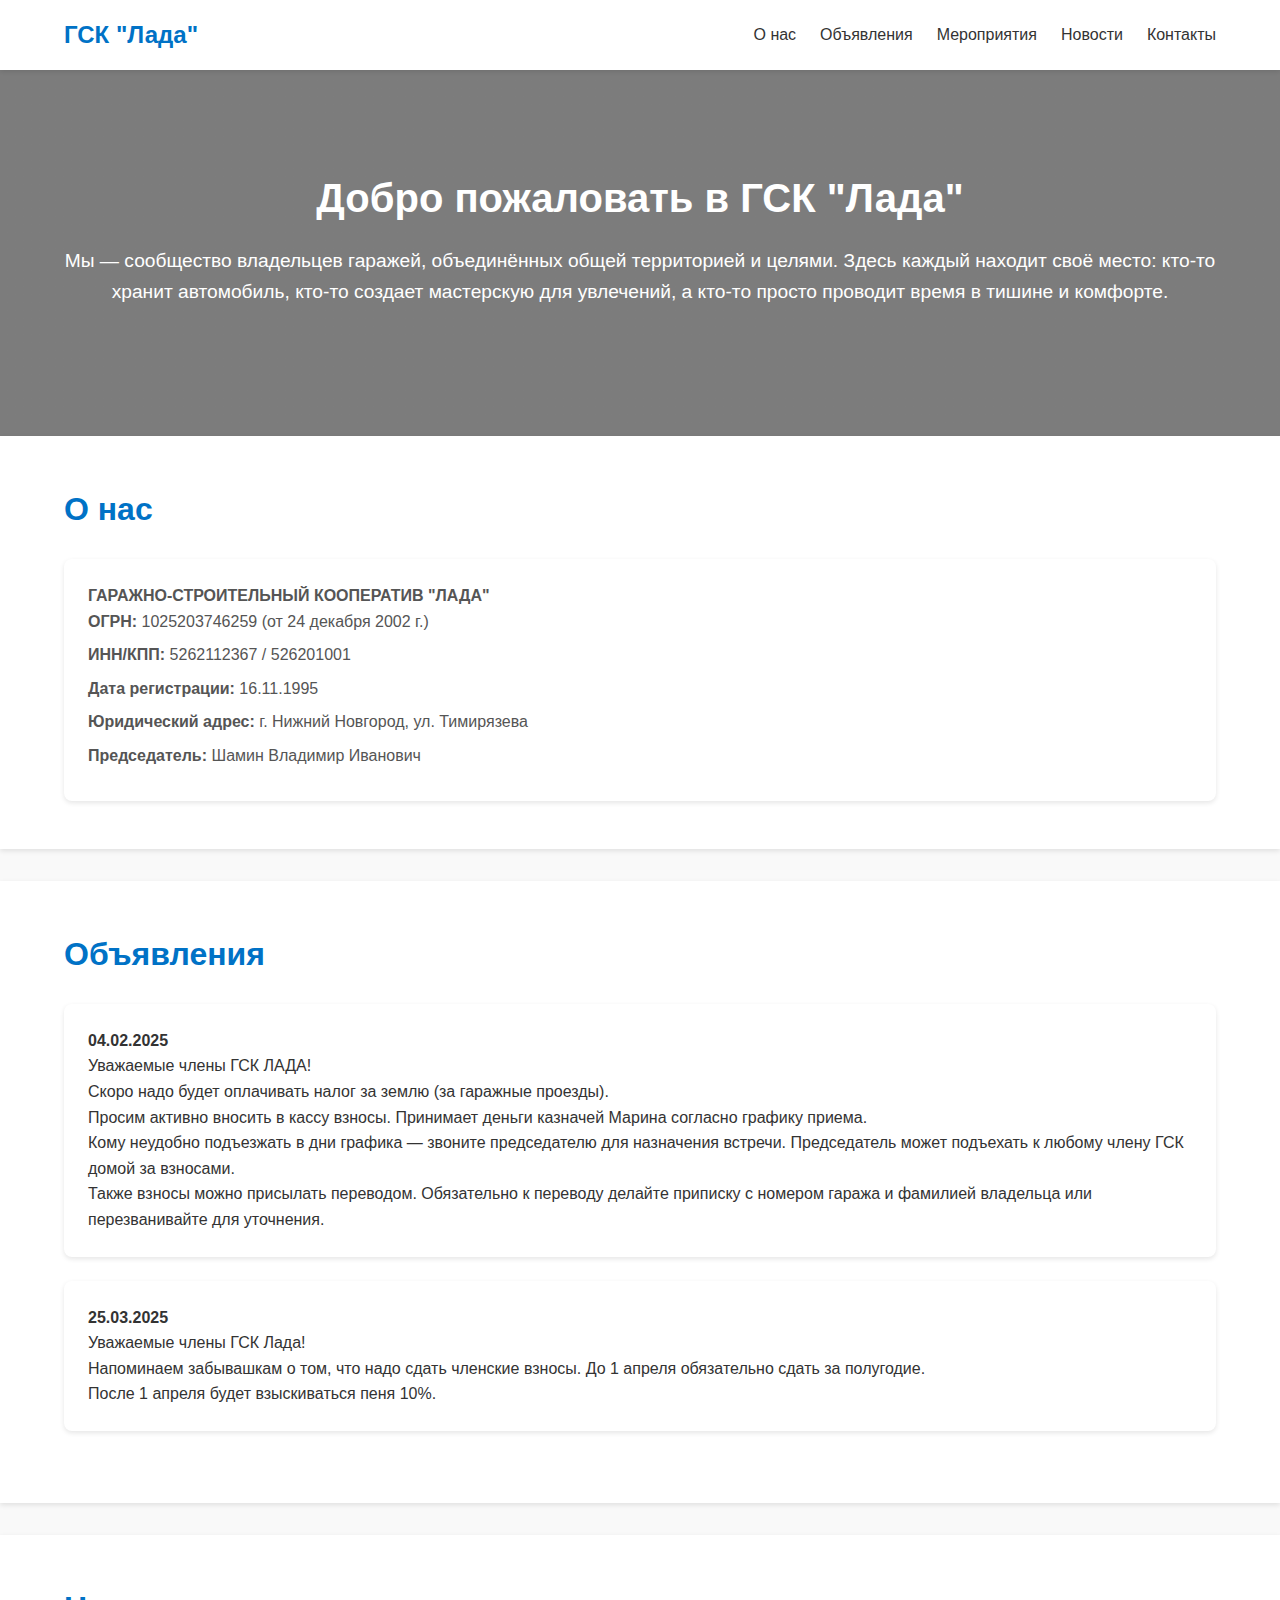
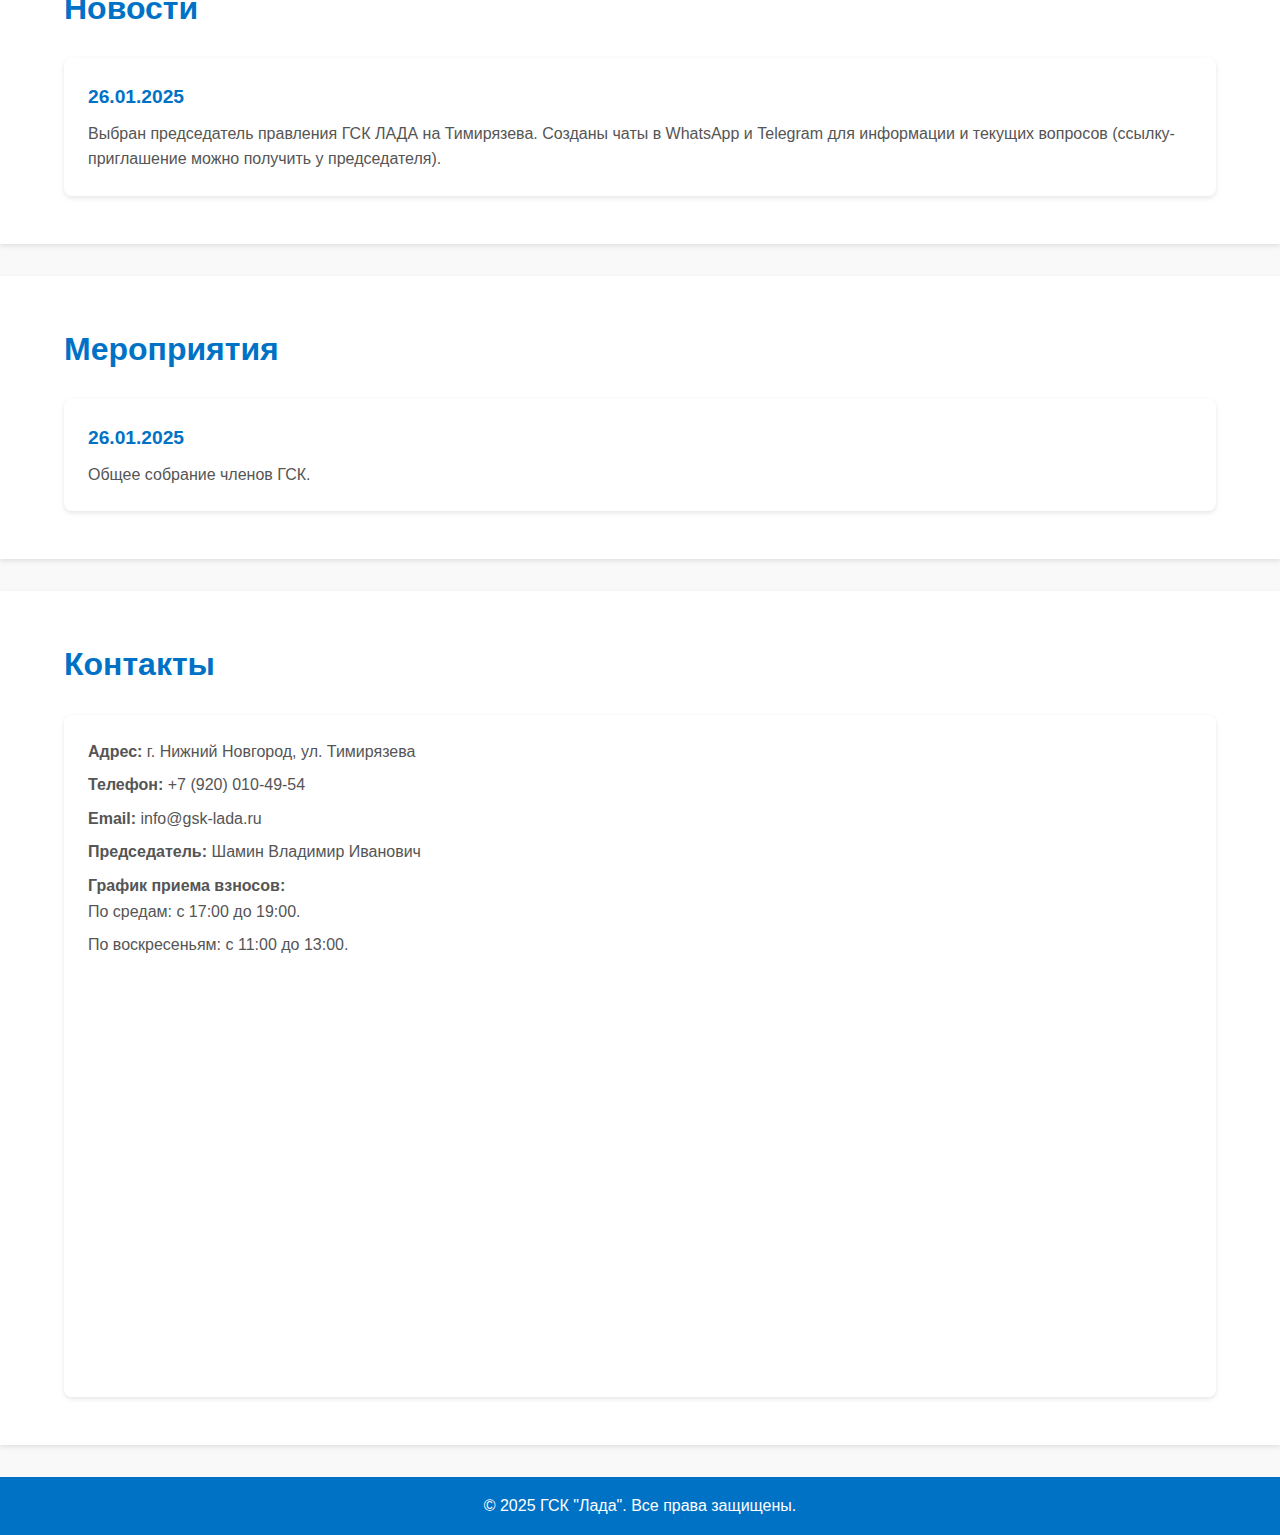
==== commit 5b23cbd9: "Initial commit: удален раздел документы" ====
--- a/index.html
+++ b/index.html
@@ -21,7 +21,6 @@
 						<li><a href="#events">Мероприятия</a></li>
 						<li><a href="#news">Новости</a></li>
 						<li><a href="#contacts">Контакты</a></li>
-						<li><a href="documents.html">Документы</a></li>
 					</ul>
 				</nav>
 			</div>
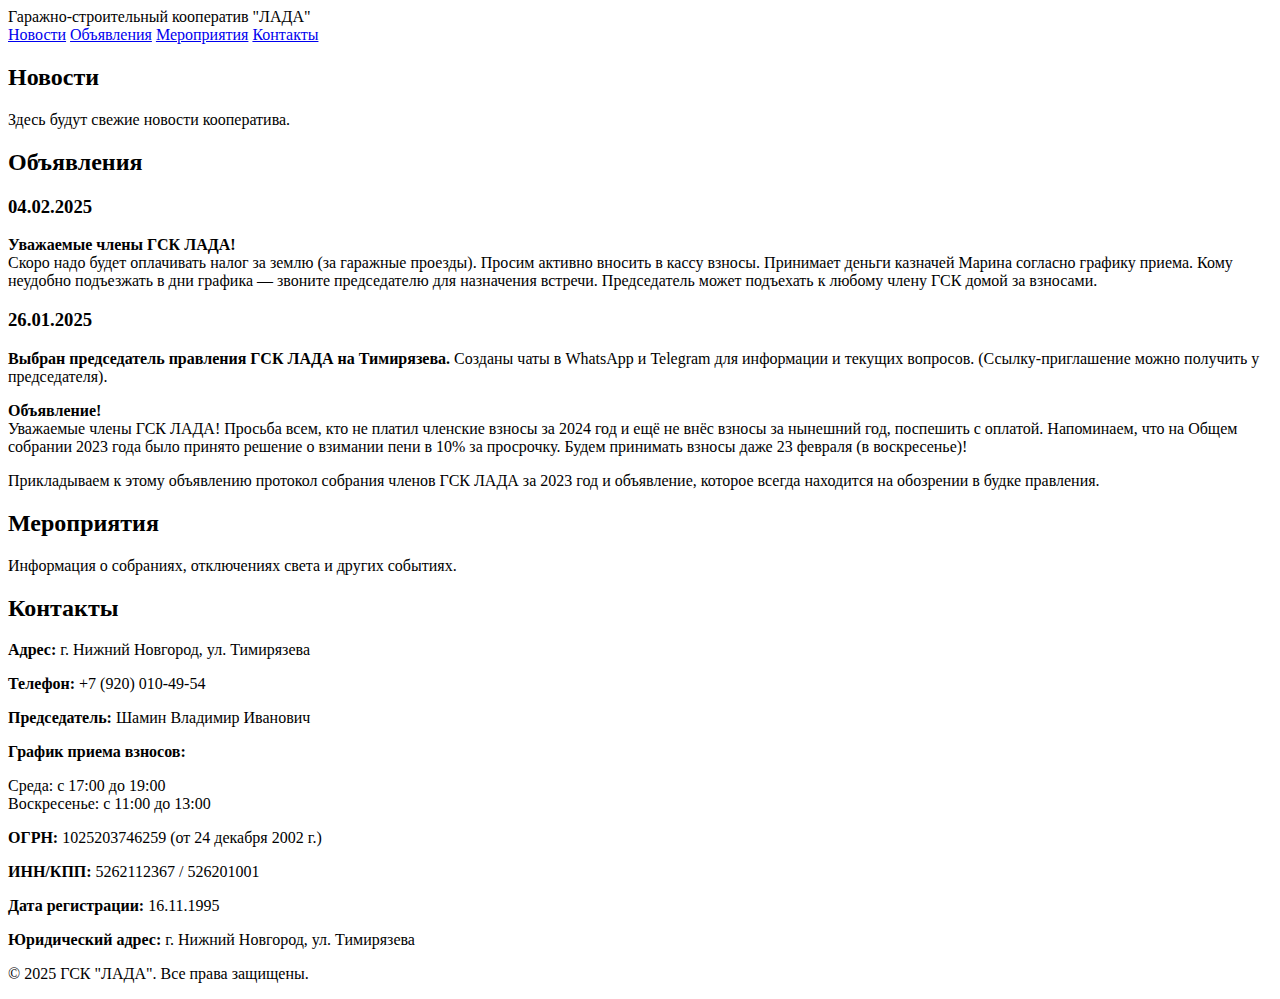
==== commit b72a38a1: "Новый дизайн" ====
--- a/index.html
+++ b/index.html
@@ -4,154 +4,80 @@
 <head>
 	<meta charset="UTF-8">
 	<meta name="viewport" content="width=device-width, initial-scale=1.0">
-	<title>ГСК "Лада"</title>
-	<link rel="stylesheet" href="css/styles.css">
+	<title>ГСК ЛАДА</title>
+	<link rel="stylesheet" href="styles.css">
+	<script defer src="script.js"></script>
 </head>
 
 <body>
-	<!-- Шапка -->
-	<header class="header">
-		<div class="container">
-			<div class="header__content">
-				<div class="header__logo">ГСК "Лада"</div>
-				<nav class="header__menu">
-					<ul>
-						<li><a href="#about">О нас</a></li>
-						<li><a href="#announcements">Объявления</a></li>
-						<li><a href="#events">Мероприятия</a></li>
-						<li><a href="#news">Новости</a></li>
-						<li><a href="#contacts">Контакты</a></li>
-					</ul>
-				</nav>
-			</div>
-		</div>
+	<header>
+		Гаражно-строительный кооператив "ЛАДА"
 	</header>
 
-	<!-- Главный баннер -->
-	<section class="hero">
-		<div class="container">
-			<h1>Добро пожаловать в ГСК "Лада"</h1>
-			<p>
-				Мы — сообщество владельцев гаражей, объединённых общей территорией и целями. Здесь каждый находит своё
-				место: кто-то хранит автомобиль, кто-то создает мастерскую для увлечений, а кто-то просто проводит время
-				в тишине и комфорте.
-			</p>
-		</div>
-	</section>
+	<nav class="navigation">
+		<a href="#news" class="nav-button">Новости</a>
+		<a href="#announcements" class="nav-button">Объявления</a>
+		<a href="#events" class="nav-button">Мероприятия</a>
+		<a href="#contacts" class="nav-button">Контакты</a>
+	</nav>
 
-	<!-- О нас -->
-	<section id="about" class="section">
-		<div class="container">
-			<h2>О нас</h2>
-			<div class="card">
-				<p><strong>ГАРАЖНО-СТРОИТЕЛЬНЫЙ КООПЕРАТИВ "ЛАДА"</strong></p>
-				<ul>
-					<li><strong>ОГРН:</strong> 1025203746259 (от 24 декабря 2002 г.)</li>
-					<li><strong>ИНН/КПП:</strong> 5262112367 / 526201001</li>
-					<li><strong>Дата регистрации:</strong> 16.11.1995</li>
-					<li><strong>Юридический адрес:</strong> г. Нижний Новгород, ул. Тимирязева</li>
-					<li><strong>Председатель:</strong> Шамин Владимир Иванович</li>
-				</ul>
-			</div>
-		</div>
-	</section>
+	<div class="container">
+		<section id="news" class="news">
+			<h2>Новости</h2>
+			<p>Здесь будут свежие новости кооператива.</p>
+		</section>
 
-	<!-- Объявления -->
-	<section id="announcements" class="section">
-		<div class="container">
+		<section id="announcements" class="announcements">
 			<h2>Объявления</h2>
+			<article>
+				<h3>04.02.2025</h3>
+				<p><strong>Уважаемые члены ГСК ЛАДА!</strong><br>
+                    Скоро надо будет оплачивать налог за землю (за гаражные проезды). Просим активно вносить в кассу взносы.
+                    Принимает деньги казначей Марина согласно графику приема.
+                    Кому неудобно подъезжать в дни графика — звоните председателю для назначения встречи.
+                    Председатель может подъехать к любому члену ГСК домой за взносами.
+                </p>
+			</article>
+			<article>
+				<h3>26.01.2025</h3>
+				<p><strong>Выбран председатель правления ГСК ЛАДА на Тимирязева.</strong> Созданы чаты в WhatsApp и
+					Telegram для информации и текущих вопросов.
+					(Ссылку-приглашение можно получить у председателя).
+				</p>
+				<p><strong>Объявление!</strong><br>
+                    Уважаемые члены ГСК ЛАДА! Просьба всем, кто не платил членские взносы за 2024 год и ещё не внёс взносы за нынешний год,
+                    поспешить с оплатой. Напоминаем, что на Общем собрании 2023 года было принято решение о взимании пени в 10% за просрочку.
+                    Будем принимать взносы даже 23 февраля (в воскресенье)!
+                </p>
+					<p>Прикладываем к этому объявлению протокол собрания членов ГСК ЛАДА за 2023 год и объявление,
+						которое всегда находится на обозрении в будке правления.</p>
+			</article>
+		</section>
 
-			<!-- Объявление 1 (04.02.2025) -->
-			<div class="announcement">
-				<p><strong>04.02.2025</strong></p>
-				<p>
-					Уважаемые члены ГСК ЛАДА!<br>
-                    Скоро надо будет оплачивать налог за землю (за гаражные проезды).<br>
-                    Просим активно вносить в кассу взносы. Принимает деньги казначей Марина согласно графику приема.<br>
-                    Кому неудобно подъезжать в дни графика — звоните председателю для назначения встречи. Председатель может подъехать к любому члену ГСК домой за взносами.<br>
-                    Также взносы можно присылать переводом. Обязательно к переводу делайте приписку с номером гаража и фамилией владельца или перезванивайте для уточнения.
-                </p>
-			</div>
+		<section id="events" class="events">
+			<h2>Мероприятия</h2>
+			<p>Информация о собраниях, отключениях света и других событиях.</p>
+		</section>
 
-			<!-- Объявление 2 -->
-			<div class="announcement">
-				<p><strong>25.03.2025</strong></p>
-				<p>
-					Уважаемые члены ГСК Лада!<br>
-                    Напоминаем забывашкам о том, что надо сдать членские взносы. До 1 апреля обязательно сдать за полугодие.<br>
-                    После 1 апреля будет взыскиваться пеня 10%.
-                </p>
-			</div>
-		</div>
-	</section>
-
-	<!-- Новости -->
-	<section id="news" class="section">
-		<div class="container">
-			<h2>Новости</h2>
-			<div class="cards">
-				<!-- Новость 1 (26.01.2025) -->
-				<div class="card">
-					<h3>26.01.2025</h3>
-					<p>
-						Выбран председатель правления ГСК ЛАДА на Тимирязева. Созданы чаты в WhatsApp и Telegram для
-						информации и текущих вопросов (ссылку-приглашение можно получить у председателя).
-					</p>
-				</div>
-			</div>
-		</div>
-	</section>
-
-	<!-- Мероприятия -->
-	<section id="events" class="section">
-		<div class="container">
-			<h2>Мероприятия</h2>
-			<div class="cards">
-				<!-- Мероприятие 1 (26.01.2025) -->
-				<div class="card">
-					<h3>26.01.2025</h3>
-					<p>Общее собрание членов ГСК.</p>
-				</div>
-			</div>
-		</div>
-	</section>
-
-	<!-- Контакты -->
-	<section id="contacts" class="section">
-		<div class="container">
+		<section id="contacts" class="contacts">
 			<h2>Контакты</h2>
-			<div class="card">
-				<ul>
-					<li><strong>Адрес:</strong> г. Нижний Новгород, ул. Тимирязева</li>
-					<li><strong>Телефон:</strong> +7 (920) 010-49-54</li>
-					<li><strong>Email:</strong> info@gsk-lada.ru</li>
-					<li><strong>Председатель:</strong> Шамин Владимир Иванович</li>
-					<li><strong>График приема взносов:</strong>
-						<ul>
-							<li>По средам: с 17:00 до 19:00.</li>
-							<li>По воскресеньям: с 11:00 до 13:00.</li>
-						</ul>
-					</li>
-				</ul>
-
-				<!-- Яндекс.Карта -->
-				<div class="map">
-					<iframe
-						src="https://yandex.ru/map-widget/v1/?ll=44.003402%2C56.307629&mode=whatshere&whatshere%5Bpoint%5D=44.003402%2C56.307629&whatshere%5Bzoom%5D=17&z=17"
-						width="100%" height="400" frameborder="0"></iframe>
-				</div>
-			</div>
-		</div>
-	</section>
-
-	<!-- Футер -->
-	<footer class="footer">
-		<div class="container">
-			<p>&copy; 2025 ГСК "Лада". Все права защищены.</p>
-		</div>
-	</footer>
-
-	<script src="js/script.js"></script>
+			<p><strong>Адрес:</strong> г. Нижний Новгород, ул. Тимирязева</p>
+			<p><strong>Телефон:</strong> +7 (920) 010-49-54</p>
+			<p><strong>Председатель:</strong> Шамин Владимир Иванович</p>
+			<p><strong>График приема взносов:</strong><br></p>
+                Среда: с 17:00 до 19:00<br>
+                Воскресенье: с 11:00 до 13:00
+            </p>
+				<p><strong>ОГРН:</strong> 1025203746259 (от 24 декабря 2002 г.)</p>
+				<p><strong>ИНН/КПП:</strong> 5262112367 / 526201001</p>
+				<p><strong>Дата регистрации:</strong> 16.11.1995</p>
+				<p><strong>Юридический адрес:</strong> г. Нижний Новгород, ул. Тимирязева</p>
+		</section>
+	</div>
 </body>
 
+<footer class="footer">
+	<p>© 2025 ГСК "ЛАДА". Все права защищены.</p>
+</footer>
+
 </html>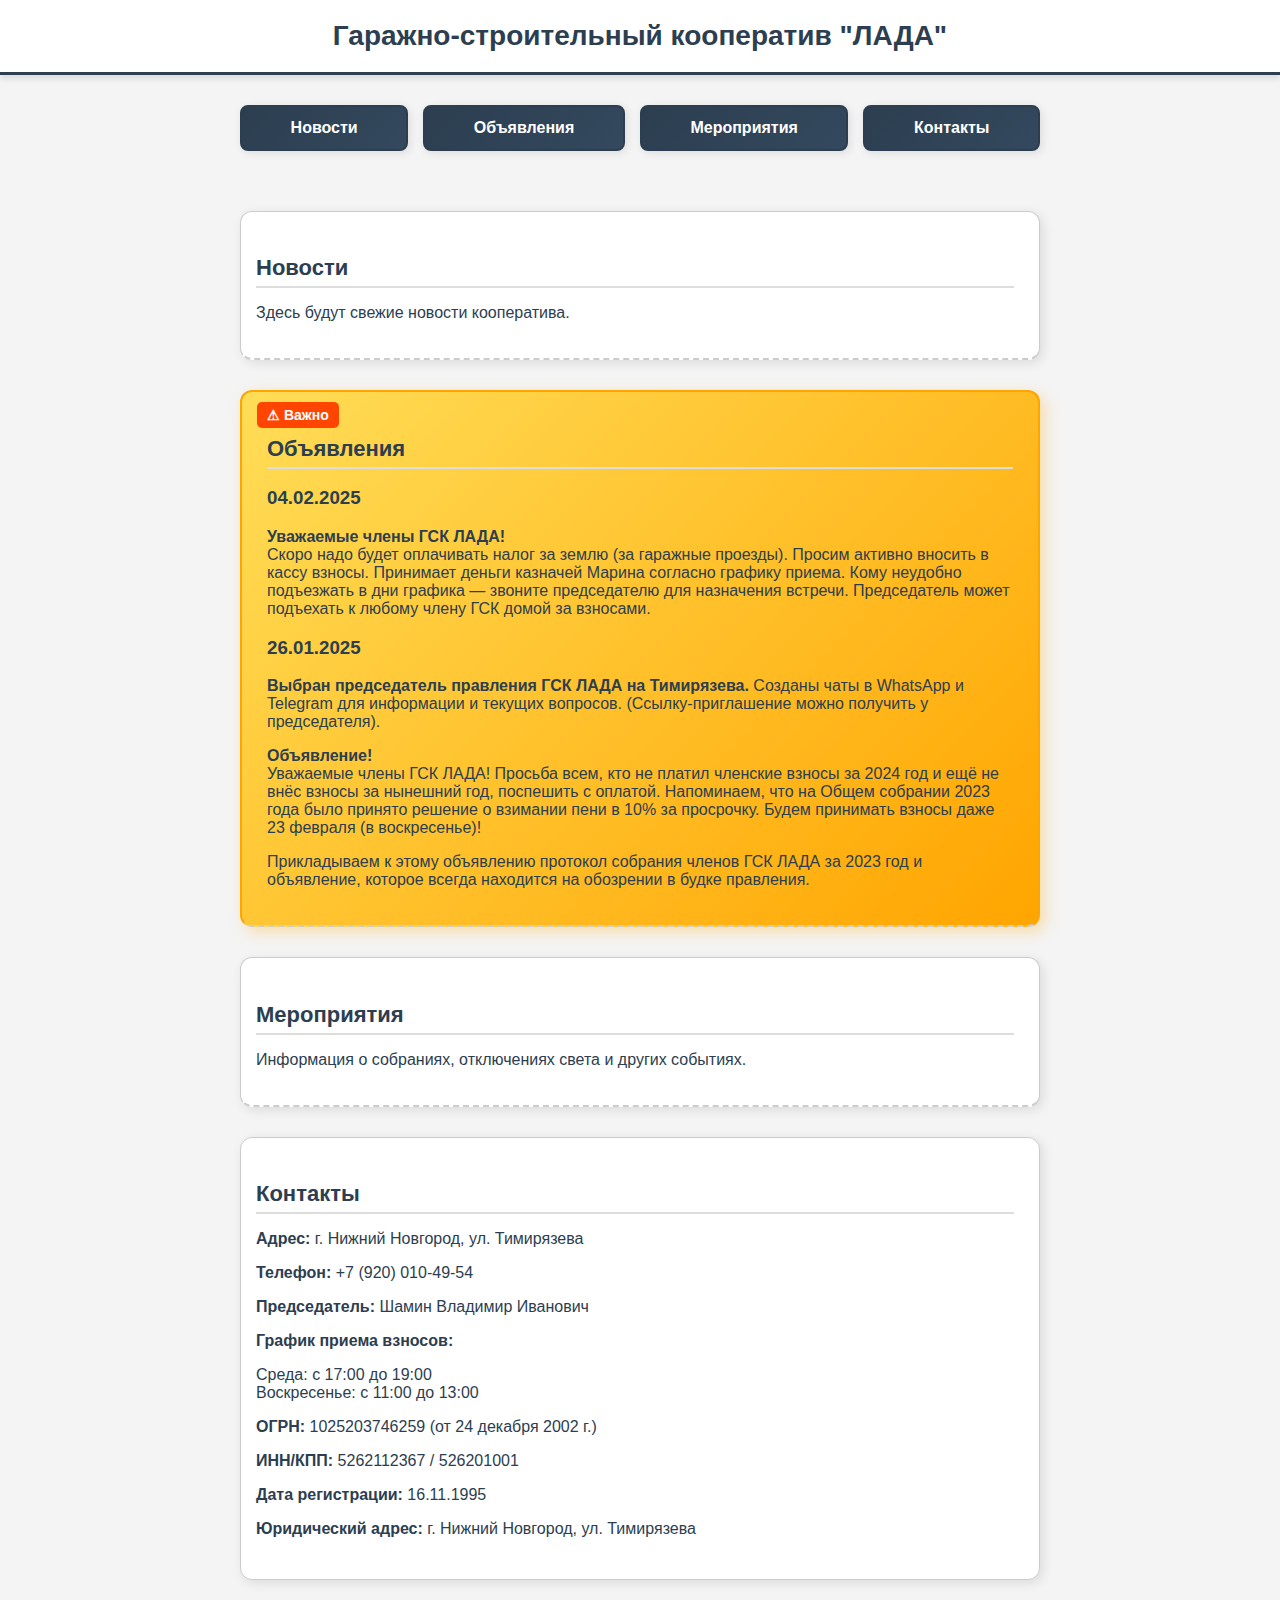
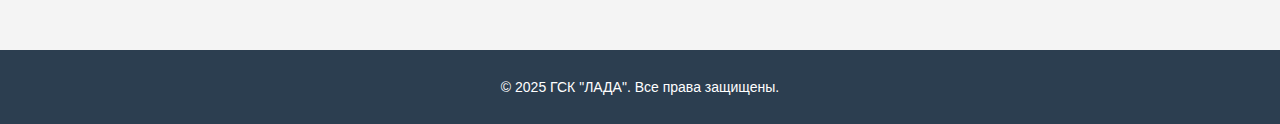
==== commit 6d59a08a: "Initial commit: добавлены основные разделы сайта" ====
--- a/index.html
+++ b/index.html
@@ -6,7 +6,7 @@
 	<meta name="viewport" content="width=device-width, initial-scale=1.0">
 	<title>ГСК ЛАДА</title>
 	<link rel="stylesheet" href="styles.css">
-	<script defer src="script.js"></script>
+<script defer src="script.js"></script>
 </head>
 
 <body>
--- a/styles.css
+++ b/styles.css
@@ -0,0 +1,175 @@
+body {
+    font-family: 'Inter', sans-serif;
+    margin: 0;
+    padding: 0;
+    background-color: #F4F4F4;
+    color: #2C3E50;
+    text-align: center;
+}
+
+header {
+    background-color: #fff;
+    padding: 20px;
+    font-size: 28px;
+    font-weight: bold;
+    border-bottom: 3px solid #2C3E50;
+    text-align: center;
+    margin-bottom: 20px;
+    box-shadow: 0px 4px 6px rgba(0, 0, 0, 0.1);
+}
+
+.navigation {
+    display: flex;
+    justify-content: space-around;
+    gap: 15px;
+    margin-bottom: 20px;
+    padding-top: 10px;
+    max-width: 800px;
+    margin-left: auto;
+    margin-right: auto;
+}
+
+.nav-button {
+    flex-grow: 1;
+    text-align: center;
+    padding: 12px 24px;
+    border: 2px solid #2C3E50;
+    background: linear-gradient(135deg, #2C3E50, #34495E);
+    color: #fff;
+    text-decoration: none;
+    font-weight: bold;
+    border-radius: 8px;
+    transition: all 0.3s ease;
+    box-shadow: 2px 2px 10px rgba(0, 0, 0, 0.1);
+}
+
+.nav-button:hover {
+    background: #1A252F;
+    transform: scale(1.05);
+}
+
+.container {
+    max-width: 800px;
+    margin: 0 auto;
+    padding: 20px;
+}
+
+.news, .events, .contacts {
+    border: 1px solid #ccc;
+    border-radius: 12px;
+    padding: 25px;
+    margin: 20px 0;
+    background-color: #fff;
+    box-shadow: 3px 3px 12px rgba(0, 0, 0, 0.1);
+    transition: all 0.3s ease;
+    text-align: left;
+    padding-left: 15px;
+}
+
+.news:hover, .events:hover, .contacts:hover {
+    transform: translateY(-5px);
+    box-shadow: 5px 5px 15px rgba(0, 0, 0, 0.2);
+}
+
+.announcements {
+    background: linear-gradient(135deg, #FFDD57, #FFA500);
+    color: #2C3E50;
+    border: 2px solid #FFA500;
+    border-radius: 12px;
+    padding: 25px;
+    margin: 20px 0;
+    box-shadow: 5px 5px 15px rgba(255, 165, 0, 0.3);
+    text-align: left;
+    position: relative;
+    transition: all 0.3s ease;
+}
+
+.announcements::before {
+    content: "⚠ Важно";
+    position: absolute;
+    top: 10px;
+    left: 15px;
+    background: #FF4500;
+    color: white;
+    padding: 5px 10px;
+    border-radius: 5px;
+    font-weight: bold;
+    font-size: 14px;
+}
+
+.announcements:hover {
+    transform: translateY(-5px);
+    box-shadow: 5px 5px 20px rgba(255, 140, 0, 0.5);
+}
+
+h2 {
+    color: #2C3E50;
+    border-bottom: 2px solid #ddd;
+    padding-bottom: 5px;
+    margin-bottom: 15px;
+    font-size: 22px;
+}
+
+ul {
+    list-style-type: none;
+    padding: 0;
+}
+
+li {
+    margin: 8px 0;
+}
+
+.news:not(:last-child), .announcements:not(:last-child), .events:not(:last-child) {
+    border-bottom: 2px dashed #ccc;
+    padding-bottom: 20px;
+    margin-bottom: 30px;
+}
+
+#backToTop {
+    position: fixed;
+    bottom: 20px;
+    right: 20px;
+    background: #007BFF;
+    color: #fff;
+    padding: 12px 18px;
+    border: none;
+    border-radius: 6px;
+    cursor: pointer;
+    display: none;
+    transition: background 0.3s ease, transform 0.2s ease;
+}
+
+#backToTop:hover {
+    background: #0056b3;
+    transform: scale(1.1);
+}
+
+@media (max-width: 600px) {
+    body {
+        font-size: 16px;
+        padding: 10px;
+    }
+    header {
+        font-size: 24px;
+        padding: 15px;
+    }
+    .container {
+        padding: 15px;
+    }
+    .navigation {
+        flex-direction: column;
+        gap: 10px;
+        max-width: 100%;
+    }
+    .nav-button {
+        width: 100%;
+    }
+}
+.footer {
+    background: #2C3E50;
+    color: white;
+    text-align: center;
+    padding: 15px 10px;
+    margin-top: 30px;
+    font-size: 14px;
+}